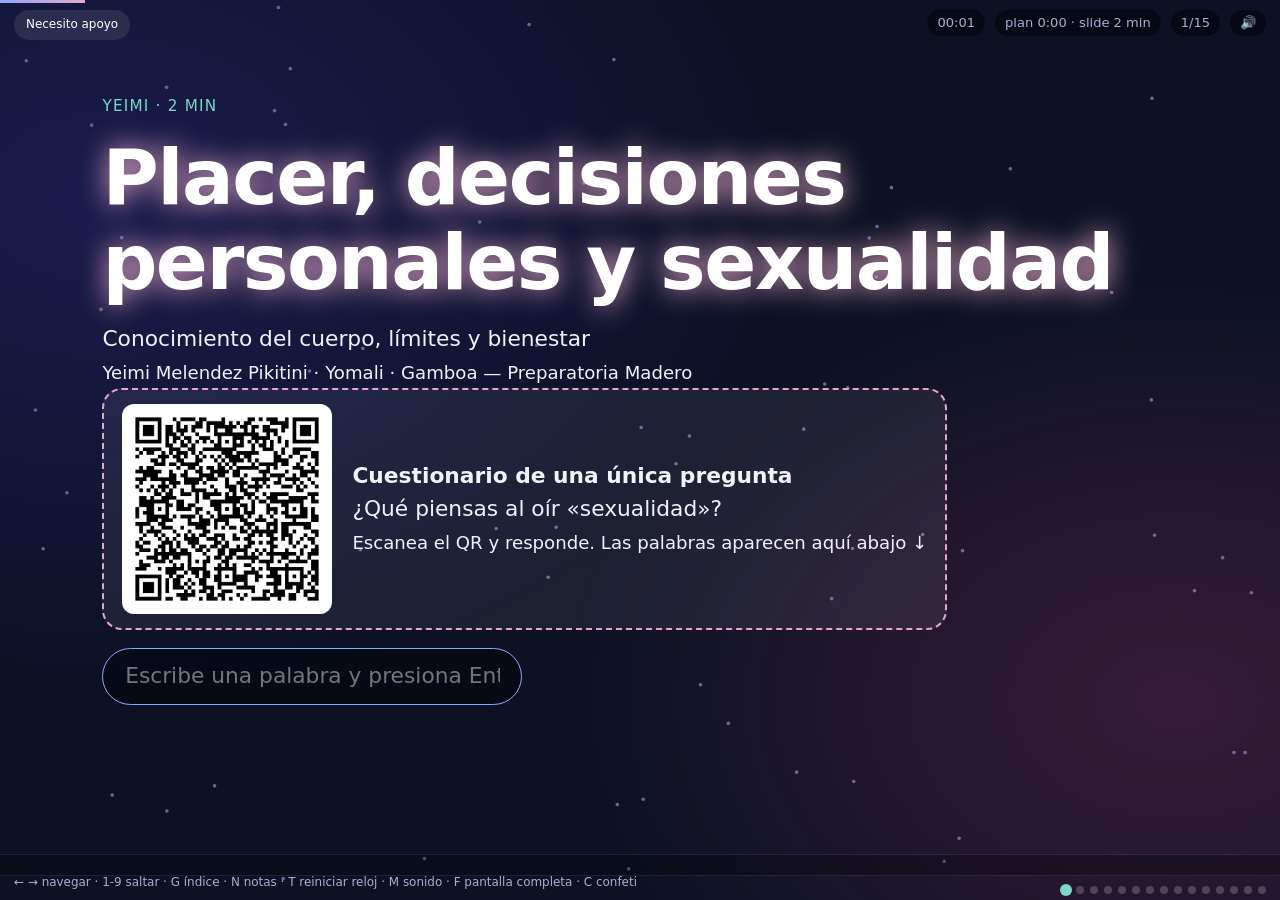
==== GamboaMeCaga/index.html @ def0bbf2 "Add files via upload" ====
<!doctype html>
<html lang="es"><head><meta charset="utf-8">
<meta name="viewport" content="width=device-width,initial-scale=1">
<title>Placer, decisiones personales y sexualidad</title>
<style>
:root{--bg:#0b0d24;--ink:#f1f1fa;--mut:#a9aed0;--a:#8b7bff;--b:#ff7ab8;--c:#4fd1c5;--card:rgba(255,255,255,.07)}
*{box-sizing:border-box;margin:0}html,body{height:100%;overflow:hidden;background:var(--bg);color:var(--ink);font:clamp(15px,1.7vw,22px)/1.5 system-ui,"Segoe UI",sans-serif}
#bg{position:fixed;inset:0;z-index:0}
.glow{position:fixed;inset:-20%;z-index:0;background:radial-gradient(40% 40% at 20% 30%,#4b3fd455,transparent),radial-gradient(35% 35% at 80% 70%,#ff4f9a40,transparent);animation:drift 18s ease-in-out infinite alternate}
@keyframes drift{to{transform:translate(4%,-3%) scale(1.1)}}
.slide{position:fixed;inset:0;z-index:1;display:none;flex-direction:column;justify-content:center;padding:6vh 8vw;gap:2vh;view-transition-name:slide}
.slide.on{display:flex}
h1,h2{font-weight:800;letter-spacing:-.02em;line-height:1.1}h1{font-size:clamp(34px,6vw,80px)}h2{font-size:clamp(26px,4vw,52px);background:linear-gradient(90deg,var(--a),var(--b));-webkit-background-clip:text;background-clip:text;color:transparent}
.w{display:inline-block;opacity:0;transform:translateY(.6em);animation:wd .6s forwards}@keyframes wd{to{opacity:1;transform:none}}
.who{color:var(--c);font-size:.7em;letter-spacing:.08em;text-transform:uppercase}
p,li{max-width:62ch;color:#dfe0f5}ul{padding-left:1.1em}
.q{font-size:1.25em;max-width:46ch;border-left:4px solid var(--b);padding-left:1em}
.grid{display:grid;grid-template-columns:repeat(auto-fit,minmax(200px,1fr));gap:16px}
.card{background:var(--card);border:1px solid #ffffff22;border-radius:18px;padding:18px;backdrop-filter:blur(8px);transition:transform .15s,box-shadow .3s;transform-style:preserve-3d;cursor:pointer;font:inherit;color:inherit;text-align:left}
.card:hover{box-shadow:0 18px 40px #0008}.card b{color:var(--a)}.card.act{outline:2px solid var(--b)}
.card .more{max-height:0;overflow:hidden;opacity:0;transition:.4s;color:var(--mut)}.card.act .more{max-height:200px;opacity:1;margin-top:.5em}
.bar{height:26px;border-radius:8px;background:linear-gradient(90deg,var(--a),var(--b));transition:width .5s;min-width:3px}
.row{display:flex;align-items:center;gap:10px;margin:6px 0}.row span{width:2.2em}
button.btn{background:var(--a);border:0;color:#fff;padding:.5em 1em;border-radius:999px;font:inherit;cursor:pointer}
.step{opacity:.25;transition:.4s}.step.lit{opacity:1;color:var(--c);transform:translateX(8px)}
#hud{position:fixed;z-index:5;right:14px;top:10px;display:flex;gap:10px;font-size:.6em;color:var(--mut)}
#hud span{background:#0007;border-radius:99px;padding:3px 10px}#hud .late{color:#ffb454}
#prog{position:fixed;z-index:5;left:0;top:0;height:3px;background:linear-gradient(90deg,var(--a),var(--b));transition:width .4s}
#notes{position:fixed;z-index:6;left:0;right:0;bottom:0;background:#05061aee;border-top:1px solid #fff3;padding:14px 8vw;font-size:.7em;transform:translateY(105%);transition:.35s;max-height:42vh;overflow:auto}
#notes.show{transform:none}
#grid{position:fixed;inset:0;z-index:7;background:#05061af0;display:none;grid-template-columns:repeat(auto-fill,minmax(200px,1fr));gap:12px;padding:5vh 5vw;overflow:auto;font-size:.7em}
#grid.show{display:grid}#grid button{background:var(--card);color:inherit;border:1px solid #fff3;border-radius:12px;padding:14px;cursor:pointer;font:inherit}
#help{font-size:.55em;color:var(--mut);position:fixed;bottom:8px;left:14px;z-index:5}
@media(prefers-reduced-motion:reduce){*{animation:none!important;transition:none!important}.w{opacity:1;transform:none}}
::view-transition-old(slide){animation:.4s ease both fo}::view-transition-new(slide){animation:.5s ease both fi}
@keyframes fo{to{opacity:0;transform:scale(.96)}}@keyframes fi{from{opacity:0;transform:scale(1.04)}}

@property --ang{syntax:"<angle>";initial-value:0deg;inherits:false}
.card{position:relative}.card::before{content:"";position:absolute;inset:0;border-radius:18px;padding:2px;background:conic-gradient(from var(--ang),var(--a),var(--b),var(--c),var(--a));-webkit-mask:linear-gradient(#000 0 0) content-box,linear-gradient(#000 0 0);-webkit-mask-composite:xor;mask-composite:exclude;pointer-events:none;animation:sp 4s linear infinite}
@keyframes sp{to{--ang:360deg}}
.slide.on .card{animation:rise .7s backwards}.card:nth-child(2){animation-delay:.12s}.card:nth-child(3){animation-delay:.24s}.card:nth-child(4){animation-delay:.36s}.card:nth-child(5){animation-delay:.48s}.card:nth-child(6){animation-delay:.6s}
@keyframes rise{from{opacity:0;transform:translateY(40px) rotate(-3deg) scale(.9)}}
h2,h1{background-size:200%;animation:shim 5s linear infinite}@keyframes shim{to{background-position:200%}}
h1{background:linear-gradient(90deg,#fff,var(--b),var(--a),#fff);background-size:200%;-webkit-background-clip:text;background-clip:text;color:transparent}
.emo{position:fixed;inset:0;z-index:0;pointer-events:none;overflow:hidden}.emo i{position:absolute;bottom:-10%;font-style:normal;opacity:.35;animation:fl linear infinite}
@keyframes fl{to{transform:translateY(-120vh) rotate(360deg)}}
.tick{position:fixed;z-index:4;left:0;right:0;bottom:24px;overflow:hidden;white-space:nowrap;font-size:.6em;color:#ffffff66;border-block:1px solid #ffffff18;background:#0004}
.tick span{display:inline-block;padding-left:100%;animation:mq 40s linear infinite}@keyframes mq{to{transform:translateX(-100%)}}
.qrbox{display:flex;align-items:center;gap:20px;background:#fff1;border:2px dashed var(--b);border-radius:20px;padding:14px 18px;width:fit-content;animation:pu 2.5s ease-in-out infinite}
.qrbox img{width:clamp(110px,18vw,210px);border-radius:12px;background:#fff;padding:6px}@keyframes pu{50%{box-shadow:0 0 40px var(--b)}}
.in{background:#0006;border:1px solid var(--a);color:#fff;border-radius:99px;padding:.5em 1em;font:inherit;width:min(420px,90%)}
.cl{display:flex;flex-wrap:wrap;gap:8px 18px;align-items:center;margin-top:10px;min-height:60px}.cl b{animation:bob 3s ease-in-out infinite alternate;font-weight:800}@keyframes bob{to{transform:translateY(-8px) rotate(3deg)}}
.gm{display:grid;gap:12px}#gq{font-size:1.4em;min-height:3em}#gt{width:100%;transition:width 10s linear}
.good{color:#6dffa8}.bad{color:#ff7a7a}.sc{display:flex;gap:18px;font-weight:700}

:root{--bg:#0c1224;--a:#8fa8ff;--b:#e7a8c8;--c:#7fd6c8}
.emo{display:none}.card::before{animation-duration:16s}h1,h2{animation-duration:16s}.glow{animation-duration:40s;opacity:.7}
@keyframes rise{from{opacity:0;transform:translateY(14px)}}
.br{width:90px;height:90px;border-radius:50%;background:radial-gradient(var(--c),transparent 70%);animation:brth 8s ease-in-out infinite;margin:10px 0}@keyframes brth{50%{transform:scale(1.8)}}
.qrbox{animation-duration:6s}

.slide{overflow:auto}.glow{filter:hue-rotate(var(--h,0deg));transition:filter 2s}
button:focus-visible,.in:focus-visible{outline:3px solid var(--c);outline-offset:2px}
.stats{display:flex;gap:34px;flex-wrap:wrap}.st{max-width:260px}.st b{display:block;font-size:clamp(44px,8vw,104px);line-height:1;background:linear-gradient(90deg,var(--a),var(--c));-webkit-background-clip:text;background-clip:text;color:transparent}.st span{color:var(--mut);font-size:.65em;line-height:1.3;display:block}
.rings{height:min(36vh,280px)}.rg{transform-box:fill-box;transform-origin:center;animation:pop .9s cubic-bezier(.2,1.4,.4,1) backwards}@keyframes pop{from{transform:scale(.2);opacity:0}}
.tlb{height:4px;border-radius:4px;background:linear-gradient(90deg,var(--a),var(--b),var(--c));transform-origin:left;animation:grow 2.5s ease both}@keyframes grow{from{transform:scaleX(0)}}
#dots{position:fixed;right:14px;bottom:6px;z-index:5;display:flex;gap:6px}#dots i{width:8px;height:8px;border-radius:50%;background:#fff3;cursor:pointer;transition:.3s}#dots i.on{background:var(--c);transform:scale(1.5)}
#sos{position:fixed;left:14px;top:10px;z-index:5;font-size:.55em;background:#ffffff18}
#sup{position:fixed;inset:0;z-index:9;background:#050816ee;display:none;align-items:center;justify-content:center;padding:6vw}#sup.show{display:flex}#sup div{max-width:560px;background:#141a35;border:1px solid var(--c);border-radius:20px;padding:26px}
.pl{display:flex;gap:8px;align-items:center;flex-wrap:wrap;font-size:.8em}.pl .pb{width:100%;display:flex;gap:6px;align-items:flex-end;height:50px}.pl .pb i{flex:1;background:linear-gradient(var(--a),var(--b));border-radius:6px 6px 0 0;transition:height .5s;min-height:3px}
@media(max-width:700px){.slide{padding:7vh 6vw}.qrbox{flex-direction:column}#hud{top:34px}}

h1,h2{background:none!important;color:var(--ink)!important;animation:none!important}
h2 .w{background:linear-gradient(90deg,var(--a),var(--b));-webkit-background-clip:text;background-clip:text;color:transparent}
h1 .w{color:#fff;text-shadow:0 0 28px var(--b)}

.slide{padding-bottom:84px}.rings{height:min(24vh,190px)}
.pl .pb{display:none}.pl.v .pb{display:flex}
</style></head><body>
<canvas id="bg"></canvas><div class="glow"></div><div class="emo"></div><div class="tick"><span>Tu cuerpo es tuyo ✦ Decidir es un derecho ✦ Pedir ayuda es cuidarte ✦ Puedes no participar y salir cuando lo necesites ✦ Aquí se escucha sin juzgar &nbsp; ✦ &nbsp;</span></div><div id="prog"></div>
<div id="hud"><span id="tm">00:00</span><span id="bd"></span><span id="ct"></span><span id="mt" style="cursor:pointer">🔊</span></div>
<main id="deck"></main>
<div id="dots"></div><button id="sos" class="btn">Necesito apoyo</button><div id="sup"><div><h2 style="font-size:1.6em">No estás solo/a</h2><p>Si este tema te afecta o vives una situación de presión o violencia, habla con orientación escolar o con un adulto de confianza.</p><p><b>México:</b> Línea de la Vida 800 911 2000 (apoyo emocional, 24 h) · Emergencias 911.</p><p><small>Agrega aquí los contactos de tu escuela y tu estado.</small></p><button class="btn" id="xs">Cerrar</button></div></div><div id="notes"></div><div id="grid"></div>
<div id="help">← → navegar · 1-9 saltar · G índice · N notas · T reiniciar reloj · M sonido · F pantalla completa · C confeti</div>
<script>
const $=(s,r=document)=>r.querySelector(s);
const S=[
{t:"Placer, decisiones personales y sexualidad",who:"Yeimi · 2 min",min:2,k:"cloud",x:"Conocimiento del cuerpo, límites y bienestar<br><small>Yeimi Melendez Pikitini · Yomali · Gamboa — Preparatoria Madero</small><div class='qrbox'><img src='qr.png' alt='Código QR del cuestionario'><div><b>Cuestionario de una única pregunta</b><br>¿Qué piensas al oír «sexualidad»?<br><small>Escanea el QR y responde. Las palabras aparecen aquí abajo ↓</small></div></div>",n:"Abrir nube de palabras 20 s. Guardar captura para comparar en la slide 12. Regla de convivencia: se puede dudar y discrepar; no se puede burlar ni juzgar."},
{t:"Acuerdos de cuidado",who:"Yeimi · 1 min",min:1,k:"cards",items:[["Respeto","Se critican ideas, nunca personas."],["Participación voluntaria","Nadie está obligado a hablar ni a votar."],["Puedes salir","Sin dar explicaciones, cuando lo necesites."],["Confidencialidad","Lo que se comparte aquí no se repite fuera."],["Apoyo","Orientación escolar o un adulto de confianza."]],x:"<p>Este tema puede tocar experiencias personales. Cuidarnos es parte de la actividad.</p>",n:"Leer los acuerdos con calma. No se piden experiencias personales; se puede pedir ayuda al terminar."},
{t:"¿Quién decide sobre tu cuerpo?",who:"Yeimi · 2 min",min:2,x:"<p class='q'>¿Hasta qué punto conocer nuestro cuerpo y aprender a poner límites influye en nuestra seguridad, autoestima y bienestar, y nos permite ejercer la autonomía con responsabilidad ante la presión social?</p>",n:"Desarmar la pregunta en tres ideas: conocimiento, límites, autonomía. Kant: darse uno mismo la ley. Nadie es autónomo sobre lo que desconoce. Mano alzada: ¿quién aprendió primero de un video o amigo?"},
{t:"Conceptos clave",who:"Yeimi y Yomali · 6 min",min:6,k:"wheel",n:"Placer: dimensión del bienestar según OMS, requiere consentimiento. Decisiones y privacidad: arts. 4 y 16 constitucionales. Autonomía sin responsabilidad es egoísmo; responsabilidad sin autonomía es obediencia. Yomali: mitos (virginidad, placer femenino, «los hombres no pueden parar») y regla de 3 preguntas: ¿quién lo dice?, ¿qué evidencia?, ¿qué gana?"},
{t:"Conversemos: ¿mito o realidad?",who:"Yomali · 4 min",min:4,k:"game",n:"Yomali lee cada afirmación y el grupo responde a mano alzada o con tarjetas; quien expone pulsa la respuesta mayoritaria. Sin puntos ni presión de tiempo: leer la explicación y dar espacio a las dudas. Tras cada respuesta, leer la explicación en voz alta."},
{t:"¿Por qué importa?",who:"Yeimi · 3 min",min:3,pulse:"¿Qué tan seguro/a te sientes de poder decir no? (1 = nada, 5 = totalmente)",k:"cards",items:[["Vida cotidiana","Menos ansiedad ante los cambios, autoimagen sana."],["Relaciones","Comunicación asertiva y consentimiento entusiasta."],["Sociedad","Menos violencia, embarazos no planeados e ITS."],["Derechos","Autonomía corporal, privacidad, información."]],x:"<svg class='rings' viewBox='0 0 300 300'><g fill='none' stroke-width='2'><circle class='rg' cx='150' cy='150' r='140' fill='#8fa8ff22' stroke='#8fa8ff' style='animation-delay:.9s'/><circle class='rg' cx='150' cy='150' r='105' fill='#e7a8c822' stroke='#e7a8c8' style='animation-delay:.6s'/><circle class='rg' cx='150' cy='150' r='70' fill='#7fd6c822' stroke='#7fd6c8' style='animation-delay:.3s'/><circle class='rg' cx='150' cy='150' r='35' fill='#ffffff33' stroke='#fff'/></g><g fill='#fff' font-size='13' text-anchor='middle'><text x='150' y='28'>Derechos</text><text x='150' y='63'>Sociedad</text><text x='150' y='98'>Relaciones</text><text x='150' y='154'>Yo</text></g></svg><p class='q'>Lo íntimo también es político.</p>",n:"Cuatro círculos de lo cercano a lo amplio. Escala 1-5: ¿qué tan seguro/a te sientes de decir no? Comentar tendencia sin señalar a nadie."},
{t:"¿Qué dice la evidencia?",who:"Yomali · 4 min",min:4,x:"<div class='stats'><div class='st'><b data-n='45' data-s='%'>0</b><span>de mujeres en 57 países no decide libremente sobre su salud (UNFPA, 2021)</span></div><div class='st'><b data-n='5' data-s='×'>0</b><span>más eficaces los programas que abordan género y poder (Haberland, 2015)</span></div><div class='st'><b>0</b><span>programas integrales que adelantaron el inicio sexual (Kirby, 2007)</span></div></div>",k:"cards",items:[["UNESCO + OMS y otros (2018)","Revisión de programas: la educación sexual integral no adelanta el inicio sexual y mejora el uso de protección."],["Kirby (2007) y Haberland (2015)","Programas con enfoque de género y poder: 5 veces más eficaces."],["UNFPA (2021)","≈45% de mujeres en 57 países no decide libremente sobre su salud y sexualidad."]],n:"Método → hallazgo → por qué importa hoy. Verificar cifras con los originales antes de exponer. Cierre: la información protege, el silencio expone, la desigualdad condiciona."},
{t:"Problema y situación social",who:"Yomali · 3 min",min:3,k:"cards",items:[["Estereotipos","Guiones rígidos de masculinidad y feminidad."],["Discriminación","Hostigamiento a la diversidad sexo-genérica."],["Presión social","«Si me quisieras lo harías».","Disfrazada de broma, amor o curiosidad."],["Desigualdad","Asimetrías de edad, dinero, género."],["Falta de información","La pornografía comercial llena el vacío."],["Mitos","El amor exige pruebas; el cuerpo no es propiedad."]],x:"<p class='q'>No es un problema de individuos: es un problema de sistema.</p>",n:"Los seis factores se retroalimentan. Encuesta anónima: ¿qué presión has visto más cerca?"},
{t:"Análisis crítico",who:"Yomali · Yeimi · Gamboa · 3 min",min:3,k:"cards",items:[["1 · Problema raíz","Tabuización y vacío educativo: el silencio no protege, expone."],["2 · Factores","Socioculturales (machismo), psicológicos (culpa), institucionales (sin ESI)."],["3 · Qué hacer","Educación integral laica y basada en evidencia; diálogo sin juicios; servicios amigables."]],n:"Un minuto por pregunta. Padlet: «Una acción concreta para nuestra escuela», 1 minuto."},
{t:"Prevención y alternativas",who:"Gamboa · 3 min",min:3,k:"ladder",n:"Consentimiento dinámico: libre, informado, entusiasta, específico, reversible. Frases: «No me siento listo/a», «Me gustaría ir más despacio», «Gracias por preguntar, hoy no». Redes de apoyo confidenciales y Ley Olimpia. Mostrar QR del directorio de ayuda."},
{t:"Reflexión profunda",who:"Yeimi · 2 min",min:2,x:"<p class='q'>Si el placer y la sexualidad son dimensiones naturales del ser humano, ¿por qué la sociedad insiste en gestionarlos desde el miedo, la culpa y el silencio, y no desde la responsabilidad, el conocimiento y el respeto a la dignidad?</p><p>Pausa de 10 segundos. Silencio. Respira.</p><div class='br'></div>",n:"No juzgar a familias ni maestros: lo aprendido fue una herencia, no una verdad absoluta. La pregunta es qué hago yo con lo que recibí."},
{t:"Trascendencia futura",who:"Gamboa · 2 min",min:2,x:"<div class='tlb'></div>",pulse:"¿Qué tan importante es saber poner límites para tu proyecto de vida? (1-5)",k:"cards",items:[["Hoy 15-18","Autoconocimiento"],["Universidad / trabajo","Límites claros"],["Pareja y familia","Relaciones igualitarias"],["Ciudadanía","Participación y derechos"]],n:"El bienestar sexual es parte del proyecto de vida. Escala Slido 1-5 sobre importancia de poner límites; puente a la actividad."},
{t:"El dilema de Sofía y Carlos",who:"Gamboa · 11 min",min:11,k:"vote",x:"<p>Sofía (16) y Carlos (17) llevan 4 meses. Carlos dice que «si de verdad lo ama, debe demostrarlo» y esa noche le pide una foto íntima «como prueba de confianza». Sofía duda y teme que él la deje o la ridiculice.</p>",n:"0:00 caso · 1:30 voto inicial · 3:00 preguntas guía: presión, mito romántico, frases asertivas, foto íntima y Ley Olimpia · 6:00 plenaria · 9:00 voto final · 10:00 cierre. Si alguien comparte violencia: escuchar, no exponer, canalizar a orientación."},
{t:"Conclusión",who:"Gamboa · 2 min",min:2,k:"close",x:"<div class='grid'><div class='card'><b>1</b><br>El placer y la sexualidad son dimensiones legítimas del bienestar integral.</div><div class='card'><b>2</b><br>La autonomía y el consentimiento son innegociables.</div><div class='card'><b>3</b><br>La información científica es protección.</div></div><p class='q'>¿Qué debería cambiar en mi manera de pensar y de actuar después de conocer este tema?</p>",n:"Repetir la nube de palabras de la slide 1 y comparar. Yomali: educar no adelanta nada. Yeimi: nadie es libre de elegir lo que ignora."},
{t:"Fuentes",who:"Equipo · 1 min",min:1,x:"<ul style='font-size:.7em'><li>UNESCO et al. (2018). Orientaciones técnicas internacionales sobre educación en sexualidad.</li><li>UNFPA (2021). Estado de la población mundial: Mi cuerpo me pertenece.</li><li>OMS (2006). Defining sexual health.</li><li>Kirby, D. (2007). Emerging Answers 2007.</li><li>Haberland, N. (2015). Int. Perspectives on Sexual and Reproductive Health, 41(1).</li><li>WAS (2014). Declaración de los Derechos Sexuales.</li><li>CPEUM arts. 4 y 16; LGDNNA. INEGI/ENADID (verificar título).</li></ul>",n:"Gracias. Atender preguntas."}
];
const WHEEL=[["Placer","Dimensión del bienestar físico, emocional y social."],["Decisiones","Elecciones sobre mi cuerpo y proyecto de vida."],["Privacidad","Mi intimidad no se invade ni se exhibe."],["Autonomía","Decidir con información y sin coerción."],["Responsabilidad","Cuidar mi salud y la de la otra persona."],["Mitos","Creencias sin evidencia que limitan derechos."],["Información","Educación basada en evidencia."]];
const LAD=["Libre","Informado","Entusiasta","Específico","Reversible"];
const OPT=["A) Decir que sí para no perder la relación","B) Decir que no y mantener el límite","C) Pedir tiempo y hablar con Carlos","D) Pedir ayuda a un adulto de confianza"];
let cur=0,t0=Date.now(),muted=false,AC,amb;const votes={ini:[0,0,0,0],fin:[0,0,0,0]};let phase="ini";
/* audio sintetizado (sin archivos) */
function ac(){return AC||(AC=new(window.AudioContext||window.webkitAudioContext)())}
function tone(f,d=.25,ty="sine",v=.08,at=0){if(muted)return;const c=ac(),o=c.createOscillator(),g=c.createGain();o.type=ty;o.frequency.value=f;g.gain.setValueAtTime(v,c.currentTime+at);g.gain.exponentialRampToValueAtTime(.0001,c.currentTime+at+d);o.connect(g).connect(c.destination);o.start(c.currentTime+at);o.stop(c.currentTime+at+d)}
function whoosh(){if(muted)return;const c=ac(),b=c.createBuffer(1,c.sampleRate*.4,c.sampleRate),d=b.getChannelData(0);for(let i=0;i<d.length;i++)d[i]=(Math.random()*2-1)*(1-i/d.length);const s=c.createBufferSource(),f=c.createBiquadFilter(),g=c.createGain();s.buffer=b;f.type="bandpass";f.frequency.setValueAtTime(400,c.currentTime);f.frequency.exponentialRampToValueAtTime(3000,c.currentTime+.35);g.gain.value=.02;s.connect(f).connect(g).connect(c.destination);s.start()}
const chime=()=>[392,494,587].forEach((f,i)=>tone(f,.9,"sine",.04,i*.18));
function ambient(){if(amb||muted)return;const c=ac();amb=[110,165,220].map((f,i)=>{const o=c.createOscillator(),g=c.createGain();o.frequency.value=f;o.type="sine";g.gain.value=.012;o.connect(g).connect(c.destination);o.start();return o})}
function setMute(m){muted=m;$("#mt").textContent=m?"🔇":"🔊";if(m&&amb){amb.forEach(o=>o.stop());amb=null}else if(!m)ambient()}
/* render */
const deck=$("#deck");
S.forEach((s,i)=>{const e=document.createElement("section");e.className="slide";let h=`<div class="who">${s.who}</div><${i?"h2":"h1"}>${s.t.split(" ").map((w,j)=>`<span class="w" style="animation-delay:${j*.07}s">${w}</span>`).join(" ")}</${i?"h2":"h1"}>`;
if(s.x)h+=`<div>${s.x}</div>`;if(s.pulse)h+=pulseUI(i,s.pulse);
if(s.k=="cards")h+=`<div class="grid">${s.items.map(c=>`<button class="card"><b>${c[0]}</b><div>${c[1]}</div>${c[2]?`<div class="more">${c[2]}</div>`:""}</button>`).join("")}</div>`;
if(s.k=="wheel")h+=`<div class="grid">${WHEEL.map(c=>`<button class="card"><b>${c[0]}</b><div class="more">${c[1]}</div></button>`).join("")}</div><p class="q">Autonomía sin responsabilidad es egoísmo; responsabilidad sin autonomía es obediencia.</p>`;
if(s.k=="ladder")h+=`<p>Haz clic en cada peldaño: el consentimiento es un proceso, no una firma.</p><div id="lad">${LAD.map(c=>`<div class="card step">${c}</div>`).join("")}</div>`;
if(s.k=="vote")h+=`<div><button class="btn" id="ph">Fase: voto inicial (clic para cambiar)</button> <button class="btn" id="cd" style="background:var(--b)">⏱ Reflexión: 3:00</button> <small>Toca una opción por cada voto.</small><div id="opts">${OPT.map((o,j)=>`<div class="row"><button class="card" data-o="${j}" style="flex:0 0 55%">${o}</button><div class="bar" id="b${j}" style="width:3px"></div><span id="n${j}">0</span></div>`).join("")}</div></div>`;
if(s.k=="cloud")h+=cloudUI(0,"Escribe una palabra y presiona Enter");if(s.k=="game")h+=`<div class="gm"><div class="sc"><span id="s0"></span><span id="sk"></span></div><div id="gq" class="q"></div><div><button class="btn" data-g="0">Mito</button> <button class="btn" data-g="1">Realidad</button> <button class="btn" data-g="r" style="background:#555">↺</button></div><div id="gf"></div></div>`;if(s.k=="close")h+=cloudUI(1,"Una palabra nueva y Enter")+`<small>Antes:</small><div class="cl" data-c="0"></div>`+`<button class="btn" onclick="confetti()" style="align-self:flex-start">Cierre en calma</button>`;
e.innerHTML=h;deck.appendChild(e)});
const sl=[...document.querySelectorAll(".slide")];
function go(i,snd=true){i=Math.max(0,Math.min(S.length-1,i));const f=()=>{sl[cur].classList.remove("on");cur=i;sl[cur].classList.add("on");sl[cur].querySelectorAll(".w").forEach(w=>{w.style.animation="none";void w.offsetWidth;w.style.animation=""});upd();countUp();document.documentElement.style.setProperty("--h",cur*14+"deg");if(S[cur].k=="game")gInit();renderCloud()};
document.startViewTransition?document.startViewTransition(f):f();if(snd)whoosh();ambient();if(i==S.length-2||S[i].k=="close")setTimeout(confetti,600)}
function upd(){$("#prog").style.width=(cur+1)/S.length*100+"%";$("#ct").textContent=`${cur+1}/${S.length}`;$("#notes").innerHTML=`<b>${S[cur].t}</b> — ${S[cur].who}<br>${S[cur].n}<br><small>Siguiente: ${S[cur+1]?S[cur+1].t:"—"}</small>`;
const plan=S.slice(0,cur).reduce((a,s)=>a+s.min,0);$("#bd").textContent=`plan ${plan}:00 · slide ${S[cur].min} min`}
setInterval(()=>{const s=Math.floor((Date.now()-t0)/1000),plan=S.slice(0,cur+1).reduce((a,s)=>a+s.min,0)*60;$("#tm").textContent=String(s/60|0).padStart(2,"0")+":"+String(s%60).padStart(2,"0");$("#tm").className=s>plan+60?"late":"";if(s==plan+60)tone(330,.8,"sine",.03)},1000);
/* interacciones */
document.addEventListener("click",e=>{const c=e.target.closest(".card");if(c&&!c.dataset.o&&!c.classList.contains("step")){c.classList.toggle("act");tone(660,.15,"triangle")}
if(c&&c.classList.contains("step")){c.classList.add("lit");tone(440+120*[...c.parentNode.children].indexOf(c),.3,"triangle");if(!$$(".step:not(.lit)").length){chime();confetti()}}
if(c&&c.dataset.o!==undefined){votes[phase][c.dataset.o]++;tone(520,.1);draw()}
if(e.target.id=="ph"){phase=phase=="ini"?"fin":"ini";e.target.textContent=phase=="ini"?"Fase: voto inicial (clic para cambiar)":"Fase: voto FINAL (clic para cambiar)";draw();if(phase=="fin")chime()}
if(e.target.id=="mt")setMute(!muted)});
const $$=s=>[...document.querySelectorAll(s)];
function draw(){const v=votes[phase],m=Math.max(1,...v);v.forEach((n,j)=>{$("#b"+j).style.width=Math.max(3,n/m*35)+"vw";$("#n"+j).textContent=n})}
/* tilt 3D */
document.addEventListener("mousemove",e=>{const c=e.target.closest&&e.target.closest(".card");if(c){const r=c.getBoundingClientRect(),x=(e.clientX-r.left)/r.width-.5,y=(e.clientY-r.top)/r.height-.5;c.style.transform=`perspective(600px) rotateY(${x*12}deg) rotateX(${-y*12}deg)`}});
document.addEventListener("mouseout",e=>{const c=e.target.closest&&e.target.closest(".card");if(c)c.style.transform=""});
/* teclado */
document.addEventListener("keydown",e=>{if(e.target.tagName=="INPUT")return;const k=e.key.toLowerCase();if(["arrowright"," ","pagedown"].includes(k))go(cur+1);else if(["arrowleft","pageup"].includes(k))go(cur-1);else if(k=="home")go(0);else if(k=="end")go(S.length-1);else if(/^[1-9]$/.test(k))go(+k-1);
else if(k=="n")$("#notes").classList.toggle("show");else if(k=="g"||k=="escape")$("#grid").classList.toggle("show",k=="g"&&!$("#grid").classList.contains("show"));
else if(k=="t")t0=Date.now();else if(k=="m")setMute(!muted);else if(k=="c")confetti();else if(k=="f")document.fullscreenElement?document.exitFullscreen():document.documentElement.requestFullscreen()});
$("#grid").innerHTML=S.map((s,i)=>`<button data-i="${i}">${i+1}. ${s.t}<br><small>${s.who}</small></button>`).join("");
$("#grid").onclick=e=>{const b=e.target.closest("button");if(b){$("#grid").classList.remove("show");go(+b.dataset.i)}};
let x0;document.addEventListener("touchstart",e=>x0=e.touches[0].clientX);document.addEventListener("touchend",e=>{const d=e.changedTouches[0].clientX-x0;if(Math.abs(d)>60)go(cur+(d<0?1:-1))});
/* partículas + confeti */
const cv=$("#bg"),cx=cv.getContext("2d");let W,H,P=[],M={x:-1e3,y:-1e3},CF=[];
function rs(){W=cv.width=innerWidth;H=cv.height=innerHeight}rs();addEventListener("resize",rs);
for(let i=0;i<70;i++)P.push({x:Math.random()*W,y:Math.random()*H,vx:Math.random()-.5,vy:Math.random()-.5});
addEventListener("mousemove",e=>{M.x=e.clientX;M.y=e.clientY;for(let i=0;i<2;i++)CF.push({x:e.clientX,y:e.clientY,vx:(Math.random()-.5)*2,vy:(Math.random()-.5)*2-1,c:`hsla(${200+Date.now()/40%80},60%,80%,.6)`,l:28})});
function confetti(){tone(392,1.2,"sine",.04);tone(587,1.6,"sine",.03,.3);for(let i=0;i<60;i++)CF.push({x:Math.random()*W,y:H+10,vx:(Math.random()-.5)*.6,vy:-Math.random()*2-.6,c:`hsla(${190+Math.random()*80},70%,80%,.7)`,l:260,g:1})}
(function loop(){cx.clearRect(0,0,W,H);const rm=matchMedia("(prefers-reduced-motion:reduce)").matches;
P.forEach(p=>{if(!rm){const dx=M.x-p.x,dy=M.y-p.y,d=Math.hypot(dx,dy);if(d<160){p.vx+=dx/d*.02;p.vy+=dy/d*.02}p.x=(p.x+p.vx+W)%W;p.y=(p.y+p.vy+H)%H;p.vx*=.99;p.vy*=.99}cx.fillStyle="#b9b2ff88";cx.beginPath();cx.arc(p.x,p.y,1.8,0,7);cx.fill()});
CF=CF.filter(c=>c.l-->0);CF.forEach(c=>{c.x+=c.vx;c.y+=c.vy;c.vy+=c.g?-.002:.4;cx.fillStyle=c.c;cx.fillRect(c.x,c.y,6,9)});requestAnimationFrame(loop)})();

/* nube de palabras, juego y cuenta regresiva */
const WORDS=[[],[]];
function cloudUI(n,ph){return `<div><input class="in" data-c="${n}" placeholder="${ph}"><div class="cl" data-c="${n}" aria-live="polite"></div></div>`}
function renderCloud(){document.querySelectorAll(".cl").forEach(el=>{const c=+el.dataset.c,m={};WORDS[c].forEach(w=>m[w]=(m[w]||0)+1);el.innerHTML=Object.entries(m).map(([w,n],i)=>`<b style="font-size:${1+n*.5}em;color:hsl(${(w.length*47+i*60)%360},90%,70%);animation-delay:${i*.2}s">${w.replace(/</g,"&lt;")}</b>`).join("")})}
document.addEventListener("keydown",e=>{if(e.target.classList.contains("in")&&e.key=="Enter"&&e.target.value.trim()){WORDS[+e.target.dataset.c].push(e.target.value.trim().toLowerCase().slice(0,24));try{localStorage.pls=JSON.stringify(WORDS)}catch(x){}e.target.value="";tone(700+Math.random()*400,.2,"triangle");renderCloud();if(WORDS[1].length==3)confetti()}});
document.addEventListener("keydown",e=>{if(e.target.classList.contains("in")&&e.key=="Delete"&&!e.target.value){WORDS[+e.target.dataset.c].pop();try{localStorage.pls=JSON.stringify(WORDS)}catch(x){}renderCloud()}});
try{const w=JSON.parse(localStorage.pls);WORDS[0]=w[0]||[];WORDS[1]=w[1]||[]}catch(e){}
const MY=[["La virginidad define el valor de una persona",0,"Mito: el valor de alguien no depende de su historia sexual."],["El placer es parte de la salud sexual",1,"Realidad: la OMS lo incluye en el bienestar sexual."],["Hablar de educación sexual adelanta el inicio sexual",0,"Mito: la evidencia muestra que no lo adelanta y mejora la protección."],["Un «sí» puede retirarse en cualquier momento",1,"Realidad: el consentimiento es reversible."],["Si no dijo «no», entonces aceptó",0,"Mito: se necesita un sí libre y entusiasta."],["Los hombres no pueden parar",0,"Mito: el autocontrol y el respeto no dependen del género."],["La pornografía comercial es educación sexual",0,"Mito: es ficción producida para vender."],["Pedir ayuda confidencial es autocuidado",1,"Realidad: es una decisión responsable."]];
let G={i:0,s:[0,0],k:0,tm:null,on:false};
function gInit(){G={i:0,s:[0,0],k:0,tm:null,on:true};gShow()}
function gShow(){clearTimeout(G.tm);const q=MY[G.i];if(!q){const w="Puntaje final del grupo: "+G.s[0]+" puntos";$("#gq").textContent="Gracias por cuestionar lo aprendido.";$("#gf").textContent="Pulsa ↺ para jugar otra vez";confetti();return}
$("#gq").textContent=`Afirmación ${G.i+1} de ${MY.length}: «${q[0]}»`;$("#gf").textContent="";$("#s0").textContent="Sin puntos ni competencia: lo importante es conversar.";
}
function gAns(v){if(!G.on)return;const q=MY[G.i];clearTimeout(G.tm);const ok=v==q[1];if(ok){G.s[0]+=10+G.k*2;G.k++;tone(660,.15,"triangle");tone(990,.2,"triangle",.07,.12)}else{G.k=0;tone(330,.5,"sine",.04)}
$("#gf").innerHTML=`<span class="${ok?"good":"bad"}">${ok?"Coincide con la evidencia.":"Revisémoslo juntos."}</span> ${q[2]}`;$("#s0").textContent="Sin puntos ni competencia: lo importante es conversar.";G.i++;setTimeout(gShow,7000)}
document.addEventListener("click",e=>{const g=e.target.dataset&&e.target.dataset.g;if(g==="r")gInit();else if(g!==undefined&&g!=="")gAns(+g);
if(e.target.id=="cd"){let t=180;const b=e.target,iv=setInterval(()=>{t--;b.textContent="⏱ "+(t/60|0)+":"+String(t%60).padStart(2,"0");if(t<=10)tone(660,.15,"sine",.03);if(t<=0){clearInterval(iv);chime();confetti();b.textContent="⏱ Gracias. Compartamos en voz alta, quien lo desee"}},1000)}});
const EM=document.querySelector(".emo");"🔒💬🧠❤️🛡️✨🌈🗣️".split(/(?:)/u).filter(x=>x.trim()).forEach((x,i)=>{for(let j=0;j<2;j++){const s=document.createElement("i");s.textContent=x;s.style.cssText=`left:${(i*13+j*47)%95}%;font-size:${20+(i*7)%30}px;animation-duration:${18+(i*5+j*9)%20}s;animation-delay:-${(i*3+j*7)%20}s`;EM.appendChild(s)}});

function countUp(){document.querySelectorAll(".slide.on [data-n]").forEach(el=>{const n=+el.dataset.n,t0=performance.now();(function f(t){const p=Math.min(1,(t-t0)/1600);el.textContent=Math.round(n*(1-Math.pow(1-p,3)))+(el.dataset.s||"");if(p<1)requestAnimationFrame(f)})(t0)})}
function pulseUI(id,q){(window.PUL=window.PUL||{})[id]=[0,0,0,0,0];return `<div class="pl" data-p="${id}"><b>${q}</b>${[1,2,3,4,5].map(n=>`<button class="btn" data-pv="${n}">${n}</button>`).join("")}<div class="pb">${"<i></i>".repeat(5)}</div></div>`}
document.addEventListener("click",e=>{const v=e.target.dataset&&e.target.dataset.pv;if(v){const p=e.target.closest(".pl"),a=window.PUL[p.dataset.p];p.classList.add("v");a[v-1]++;const m=Math.max(...a);p.querySelectorAll(".pb i").forEach((b,i)=>b.style.height=Math.max(3,a[i]/m*100)+"%");tone(440+v*60,.25,"sine",.04)}
if(e.target.id=="sos")$("#sup").classList.add("show");if(e.target.id=="xs"||e.target.id=="sup")$("#sup").classList.remove("show")});
addEventListener("keydown",e=>{if(e.key=="Escape")$("#sup").classList.remove("show")});
$("#dots").innerHTML=S.map((s,i)=>`<i data-d="${i}" title="${s.t}"></i>`).join("");$("#dots").onclick=e=>{if(e.target.dataset.d)go(+e.target.dataset.d)};
const _u=upd;upd=function(){_u();document.querySelectorAll("#dots i").forEach((d,i)=>d.classList.toggle("on",i==cur))};
go(0,false);
</script></body></html>
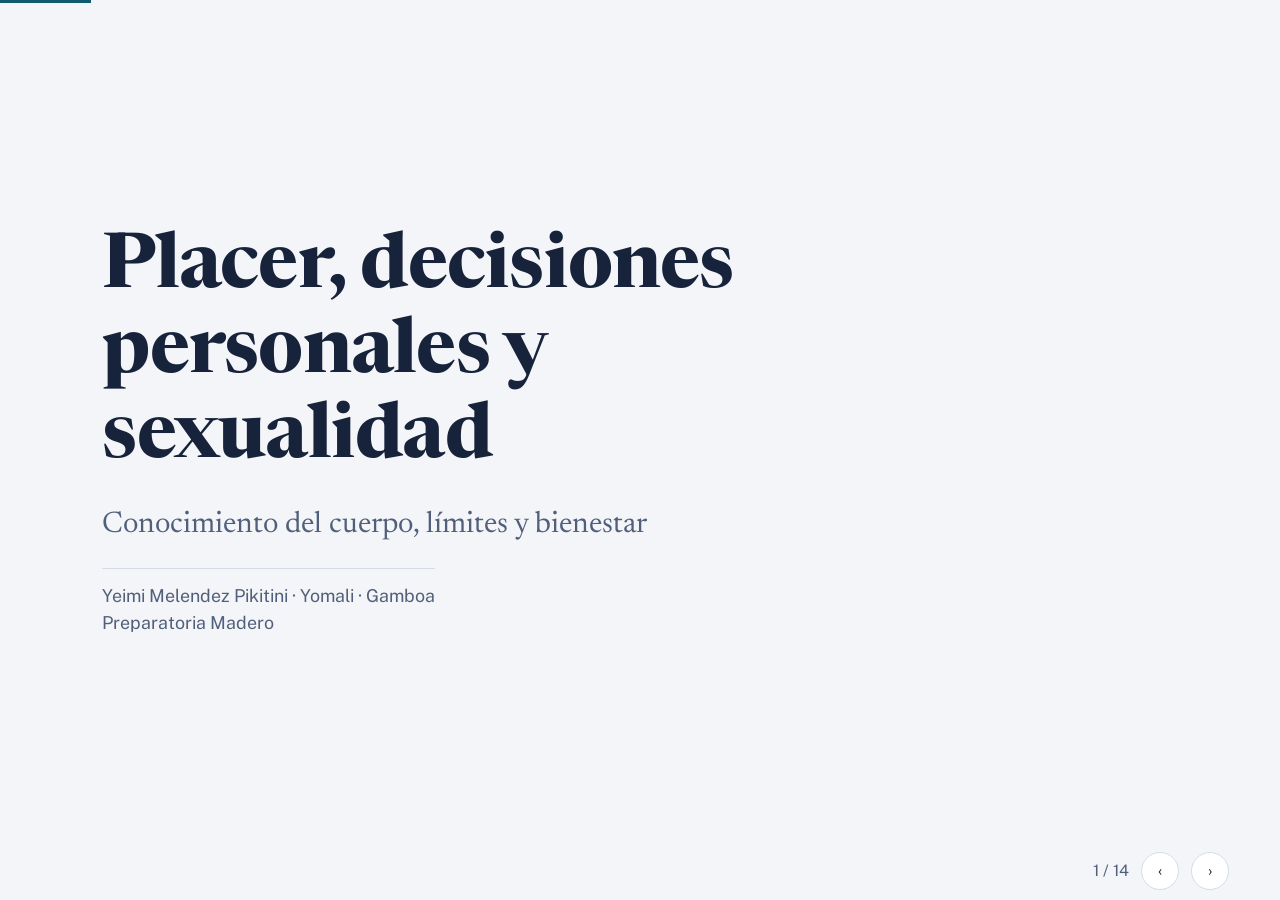
==== commit 42a54310: "Actualizar index.html" ====
--- a/GamboaMeCaga/index.html
+++ b/GamboaMeCaga/index.html
@@ -1,186 +1,179 @@
 <!doctype html>
 <html lang="es"><head><meta charset="utf-8">
-<meta name="viewport" content="width=device-width,initial-scale=1">
+<meta name="viewport" content="width=device-width, initial-scale=1, viewport-fit=cover">
 <title>Placer, decisiones personales y sexualidad</title>
+<link rel="preconnect" href="https://fonts.googleapis.com"><link rel="preconnect" href="https://fonts.gstatic.com" crossorigin>
+<link href="https://fonts.googleapis.com/css2?family=Newsreader:opsz,wght@6..72,500;6..72,700&family=Public+Sans:wght@400;500;600&display=swap" rel="stylesheet">
 <style>
-:root{--bg:#0b0d24;--ink:#f1f1fa;--mut:#a9aed0;--a:#8b7bff;--b:#ff7ab8;--c:#4fd1c5;--card:rgba(255,255,255,.07)}
-*{box-sizing:border-box;margin:0}html,body{height:100%;overflow:hidden;background:var(--bg);color:var(--ink);font:clamp(15px,1.7vw,22px)/1.5 system-ui,"Segoe UI",sans-serif}
-#bg{position:fixed;inset:0;z-index:0}
-.glow{position:fixed;inset:-20%;z-index:0;background:radial-gradient(40% 40% at 20% 30%,#4b3fd455,transparent),radial-gradient(35% 35% at 80% 70%,#ff4f9a40,transparent);animation:drift 18s ease-in-out infinite alternate}
-@keyframes drift{to{transform:translate(4%,-3%) scale(1.1)}}
-.slide{position:fixed;inset:0;z-index:1;display:none;flex-direction:column;justify-content:center;padding:6vh 8vw;gap:2vh;view-transition-name:slide}
-.slide.on{display:flex}
-h1,h2{font-weight:800;letter-spacing:-.02em;line-height:1.1}h1{font-size:clamp(34px,6vw,80px)}h2{font-size:clamp(26px,4vw,52px);background:linear-gradient(90deg,var(--a),var(--b));-webkit-background-clip:text;background-clip:text;color:transparent}
-.w{display:inline-block;opacity:0;transform:translateY(.6em);animation:wd .6s forwards}@keyframes wd{to{opacity:1;transform:none}}
-.who{color:var(--c);font-size:.7em;letter-spacing:.08em;text-transform:uppercase}
-p,li{max-width:62ch;color:#dfe0f5}ul{padding-left:1.1em}
-.q{font-size:1.25em;max-width:46ch;border-left:4px solid var(--b);padding-left:1em}
-.grid{display:grid;grid-template-columns:repeat(auto-fit,minmax(200px,1fr));gap:16px}
-.card{background:var(--card);border:1px solid #ffffff22;border-radius:18px;padding:18px;backdrop-filter:blur(8px);transition:transform .15s,box-shadow .3s;transform-style:preserve-3d;cursor:pointer;font:inherit;color:inherit;text-align:left}
-.card:hover{box-shadow:0 18px 40px #0008}.card b{color:var(--a)}.card.act{outline:2px solid var(--b)}
-.card .more{max-height:0;overflow:hidden;opacity:0;transition:.4s;color:var(--mut)}.card.act .more{max-height:200px;opacity:1;margin-top:.5em}
-.bar{height:26px;border-radius:8px;background:linear-gradient(90deg,var(--a),var(--b));transition:width .5s;min-width:3px}
-.row{display:flex;align-items:center;gap:10px;margin:6px 0}.row span{width:2.2em}
-button.btn{background:var(--a);border:0;color:#fff;padding:.5em 1em;border-radius:999px;font:inherit;cursor:pointer}
-.step{opacity:.25;transition:.4s}.step.lit{opacity:1;color:var(--c);transform:translateX(8px)}
-#hud{position:fixed;z-index:5;right:14px;top:10px;display:flex;gap:10px;font-size:.6em;color:var(--mut)}
-#hud span{background:#0007;border-radius:99px;padding:3px 10px}#hud .late{color:#ffb454}
-#prog{position:fixed;z-index:5;left:0;top:0;height:3px;background:linear-gradient(90deg,var(--a),var(--b));transition:width .4s}
-#notes{position:fixed;z-index:6;left:0;right:0;bottom:0;background:#05061aee;border-top:1px solid #fff3;padding:14px 8vw;font-size:.7em;transform:translateY(105%);transition:.35s;max-height:42vh;overflow:auto}
-#notes.show{transform:none}
-#grid{position:fixed;inset:0;z-index:7;background:#05061af0;display:none;grid-template-columns:repeat(auto-fill,minmax(200px,1fr));gap:12px;padding:5vh 5vw;overflow:auto;font-size:.7em}
-#grid.show{display:grid}#grid button{background:var(--card);color:inherit;border:1px solid #fff3;border-radius:12px;padding:14px;cursor:pointer;font:inherit}
-#help{font-size:.55em;color:var(--mut);position:fixed;bottom:8px;left:14px;z-index:5}
-@media(prefers-reduced-motion:reduce){*{animation:none!important;transition:none!important}.w{opacity:1;transform:none}}
-::view-transition-old(slide){animation:.4s ease both fo}::view-transition-new(slide){animation:.5s ease both fi}
-@keyframes fo{to{opacity:0;transform:scale(.96)}}@keyframes fi{from{opacity:0;transform:scale(1.04)}}
+:root{--bg:#f3f5f8;--sf:#fff;--ink:#17223b;--mut:#51607a;--ac:#0f5c6e;--pl:#7a3b69;--ln:#d5dbe5;
+--serif:"Newsreader",Georgia,"Times New Roman",serif;--sans:"Public Sans",system-ui,"Segoe UI",Arial,sans-serif;
+box-sizing:border-box;padding-top:env(safe-area-inset-top,0px);padding-bottom:env(safe-area-inset-bottom,0px)}
+@media(prefers-color-scheme:dark){:root:not([data-theme="light"]){--bg:#0f1626;--sf:#17213a;--ink:#e9edf5;--mut:#a3b0c7;--ac:#7cc9d6;--pl:#d3a0c4;--ln:#2b3a58}}
+:root[data-theme="dark"]{--bg:#0f1626;--sf:#17213a;--ink:#e9edf5;--mut:#a3b0c7;--ac:#7cc9d6;--pl:#d3a0c4;--ln:#2b3a58}
+*{box-sizing:border-box;margin:0}
+html{scroll-padding-top:env(safe-area-inset-top,0px)}
+html,body{height:100%;overflow:hidden;background:var(--bg);color:var(--ink);font:400 clamp(15px,1.55vw,21px)/1.55 var(--sans)}
+.s{position:fixed;inset:0;display:none;flex-direction:column;justify-content:center;gap:2.2vh;padding:calc(6vh + env(safe-area-inset-top,0px)) 8vw calc(10vh + env(safe-area-inset-bottom,0px));overflow:auto}
+.s.on{display:flex}
+.tag{color:var(--pl);font-weight:600;font-size:.8em;letter-spacing:.02em}
+h1,h2{font-family:var(--serif);font-weight:700;line-height:1.12;letter-spacing:-.01em;max-width:22ch}
+h1{font-size:clamp(34px,6vw,76px);max-width:16ch}
+h2{font-size:clamp(28px,4.2vw,56px)}
+.sub{font-family:var(--serif);font-size:1.5em;color:var(--mut);max-width:34ch}
+.names{color:var(--mut);font-size:.9em;border-top:1px solid var(--ln);padding-top:1.4vh;width:fit-content}
+p{max-width:62ch}
+.q{font-family:var(--serif);font-size:1.45em;line-height:1.35;max-width:40ch;border-left:4px solid var(--pl);padding-left:1em}
+.g{display:grid;grid-template-columns:repeat(auto-fit,minmax(min(100%,230px),1fr));gap:14px;margin-top:1vh}
+.c{background:var(--sf);border:1px solid var(--ln);border-top:3px solid var(--ac);border-radius:6px;padding:16px 18px;font:inherit;color:inherit;text-align:left}
+.c h3{font-family:var(--serif);font-size:1.15em;color:var(--ac);margin-bottom:.25em}
+.c p{color:var(--ink);font-size:.95em}.c p+p{margin-top:.5em}.c .l{color:var(--mut)}
+.row{display:flex;align-items:center;gap:28px;flex-wrap:wrap}
+svg{height:min(26vh,200px);width:auto}
+.o{cursor:pointer;display:flex;justify-content:space-between;gap:12px;width:100%}
+.o:hover,.o:focus-visible{border-top-color:var(--pl)}
+.o b{color:var(--pl);min-width:1.5em;text-align:right}
+:focus-visible{outline:3px solid var(--pl);outline-offset:2px}
+ul{padding-left:1.1em;max-width:70ch}li{margin:.35em 0;font-size:.95em}
+#pg{position:fixed;left:0;top:0;height:3px;background:var(--ac);z-index:5;transition:width .3s}
+#nav{position:fixed;left:0;right:0;bottom:0;display:flex;justify-content:flex-end;align-items:center;gap:12px;padding:10px 4vw calc(10px + env(safe-area-inset-bottom,0px));color:var(--mut);font-size:.8em;z-index:5}
+#nav button{background:var(--sf);color:var(--ink);border:1px solid var(--ln);border-radius:50%;width:38px;height:38px;font:inherit;cursor:pointer}
+#nav button:hover{border-color:var(--ac)}
+@media(prefers-reduced-motion:reduce){*{transition:none!important}}
+</style></head><body>
+<div id="pg"></div>
 
-@property --ang{syntax:"<angle>";initial-value:0deg;inherits:false}
-.card{position:relative}.card::before{content:"";position:absolute;inset:0;border-radius:18px;padding:2px;background:conic-gradient(from var(--ang),var(--a),var(--b),var(--c),var(--a));-webkit-mask:linear-gradient(#000 0 0) content-box,linear-gradient(#000 0 0);-webkit-mask-composite:xor;mask-composite:exclude;pointer-events:none;animation:sp 4s linear infinite}
-@keyframes sp{to{--ang:360deg}}
-.slide.on .card{animation:rise .7s backwards}.card:nth-child(2){animation-delay:.12s}.card:nth-child(3){animation-delay:.24s}.card:nth-child(4){animation-delay:.36s}.card:nth-child(5){animation-delay:.48s}.card:nth-child(6){animation-delay:.6s}
-@keyframes rise{from{opacity:0;transform:translateY(40px) rotate(-3deg) scale(.9)}}
-h2,h1{background-size:200%;animation:shim 5s linear infinite}@keyframes shim{to{background-position:200%}}
-h1{background:linear-gradient(90deg,#fff,var(--b),var(--a),#fff);background-size:200%;-webkit-background-clip:text;background-clip:text;color:transparent}
-.emo{position:fixed;inset:0;z-index:0;pointer-events:none;overflow:hidden}.emo i{position:absolute;bottom:-10%;font-style:normal;opacity:.35;animation:fl linear infinite}
-@keyframes fl{to{transform:translateY(-120vh) rotate(360deg)}}
-.tick{position:fixed;z-index:4;left:0;right:0;bottom:24px;overflow:hidden;white-space:nowrap;font-size:.6em;color:#ffffff66;border-block:1px solid #ffffff18;background:#0004}
-.tick span{display:inline-block;padding-left:100%;animation:mq 40s linear infinite}@keyframes mq{to{transform:translateX(-100%)}}
-.qrbox{display:flex;align-items:center;gap:20px;background:#fff1;border:2px dashed var(--b);border-radius:20px;padding:14px 18px;width:fit-content;animation:pu 2.5s ease-in-out infinite}
-.qrbox img{width:clamp(110px,18vw,210px);border-radius:12px;background:#fff;padding:6px}@keyframes pu{50%{box-shadow:0 0 40px var(--b)}}
-.in{background:#0006;border:1px solid var(--a);color:#fff;border-radius:99px;padding:.5em 1em;font:inherit;width:min(420px,90%)}
-.cl{display:flex;flex-wrap:wrap;gap:8px 18px;align-items:center;margin-top:10px;min-height:60px}.cl b{animation:bob 3s ease-in-out infinite alternate;font-weight:800}@keyframes bob{to{transform:translateY(-8px) rotate(3deg)}}
-.gm{display:grid;gap:12px}#gq{font-size:1.4em;min-height:3em}#gt{width:100%;transition:width 10s linear}
-.good{color:#6dffa8}.bad{color:#ff7a7a}.sc{display:flex;gap:18px;font-weight:700}
+<section class="s on">
+<h1>Placer, decisiones personales y sexualidad</h1>
+<p class="sub">Conocimiento del cuerpo, límites y bienestar</p>
+<p class="names">Yeimi Melendez Pikitini · Yomali · Gamboa<br>Preparatoria Madero</p>
+</section>
 
-:root{--bg:#0c1224;--a:#8fa8ff;--b:#e7a8c8;--c:#7fd6c8}
-.emo{display:none}.card::before{animation-duration:16s}h1,h2{animation-duration:16s}.glow{animation-duration:40s;opacity:.7}
-@keyframes rise{from{opacity:0;transform:translateY(14px)}}
-.br{width:90px;height:90px;border-radius:50%;background:radial-gradient(var(--c),transparent 70%);animation:brth 8s ease-in-out infinite;margin:10px 0}@keyframes brth{50%{transform:scale(1.8)}}
-.qrbox{animation-duration:6s}
+<section class="s">
+<p class="tag">Pregunta detonadora</p>
+<h2 style="max-width:14ch;font-size:clamp(34px,6vw,80px)">¿Quién decide sobre tu cuerpo?</h2>
+</section>
 
-.slide{overflow:auto}.glow{filter:hue-rotate(var(--h,0deg));transition:filter 2s}
-button:focus-visible,.in:focus-visible{outline:3px solid var(--c);outline-offset:2px}
-.stats{display:flex;gap:34px;flex-wrap:wrap}.st{max-width:260px}.st b{display:block;font-size:clamp(44px,8vw,104px);line-height:1;background:linear-gradient(90deg,var(--a),var(--c));-webkit-background-clip:text;background-clip:text;color:transparent}.st span{color:var(--mut);font-size:.65em;line-height:1.3;display:block}
-.rings{height:min(36vh,280px)}.rg{transform-box:fill-box;transform-origin:center;animation:pop .9s cubic-bezier(.2,1.4,.4,1) backwards}@keyframes pop{from{transform:scale(.2);opacity:0}}
-.tlb{height:4px;border-radius:4px;background:linear-gradient(90deg,var(--a),var(--b),var(--c));transform-origin:left;animation:grow 2.5s ease both}@keyframes grow{from{transform:scaleX(0)}}
-#dots{position:fixed;right:14px;bottom:6px;z-index:5;display:flex;gap:6px}#dots i{width:8px;height:8px;border-radius:50%;background:#fff3;cursor:pointer;transition:.3s}#dots i.on{background:var(--c);transform:scale(1.5)}
-#sos{position:fixed;left:14px;top:10px;z-index:5;font-size:.55em;background:#ffffff18}
-#sup{position:fixed;inset:0;z-index:9;background:#050816ee;display:none;align-items:center;justify-content:center;padding:6vw}#sup.show{display:flex}#sup div{max-width:560px;background:#141a35;border:1px solid var(--c);border-radius:20px;padding:26px}
-.pl{display:flex;gap:8px;align-items:center;flex-wrap:wrap;font-size:.8em}.pl .pb{width:100%;display:flex;gap:6px;align-items:flex-end;height:50px}.pl .pb i{flex:1;background:linear-gradient(var(--a),var(--b));border-radius:6px 6px 0 0;transition:height .5s;min-height:3px}
-@media(max-width:700px){.slide{padding:7vh 6vw}.qrbox{flex-direction:column}#hud{top:34px}}
+<section class="s">
+<p class="tag">¿Qué es?</p><h2>Conceptos clave</h2>
+<div class="g">
+<div class="c"><h3>El placer como dimensión del bienestar</h3><p>Parte del bienestar físico, emocional y social; se vive con respeto y sin presión.</p></div>
+<div class="c"><h3>Decisiones personales</h3><p>Elecciones sobre mi cuerpo y mi proyecto de vida.</p></div>
+<div class="c"><h3>Privacidad</h3><p>Mi intimidad no se invade ni se exhibe.</p></div>
+<div class="c"><h3>Autonomía</h3><p>Decidir con información y sin coerción.</p></div>
+<div class="c"><h3>Responsabilidad</h3><p>Cuidar mi salud y la de la otra persona.</p></div>
+<div class="c"><h3>Mitos sociales sobre la sexualidad</h3><p>Creencias sin evidencia que limitan derechos.</p></div>
+<div class="c"><h3>Información confiable</h3><p>Educación basada en evidencia, que protege y permite decidir.</p></div>
+</div></section>
 
-h1,h2{background:none!important;color:var(--ink)!important;animation:none!important}
-h2 .w{background:linear-gradient(90deg,var(--a),var(--b));-webkit-background-clip:text;background-clip:text;color:transparent}
-h1 .w{color:#fff;text-shadow:0 0 28px var(--b)}
+<section class="s">
+<p class="tag">¿Por qué es importante?</p><h2>De lo personal a lo colectivo</h2>
+<div class="row">
+<svg viewBox="0 0 300 300" role="img" aria-label="Cuatro círculos concéntricos: Yo, Relaciones, Sociedad y Derechos"><g fill-opacity=".1" stroke-width="2"><circle cx="150" cy="150" r="140" fill="var(--ac)" stroke="var(--ac)"/><circle cx="150" cy="150" r="105" fill="var(--pl)" stroke="var(--pl)"/><circle cx="150" cy="150" r="70" fill="var(--ac)" stroke="var(--ac)"/><circle cx="150" cy="150" r="35" fill="var(--pl)" stroke="var(--pl)"/></g><g fill="var(--ink)" font-size="14" text-anchor="middle" font-family="sans-serif"><text x="150" y="28">Derechos</text><text x="150" y="63">Sociedad</text><text x="150" y="98">Relaciones</text><text x="150" y="155">Yo</text></g></svg>
+<p class="q">Lo íntimo también es político.</p></div>
+<div class="g">
+<div class="c"><h3>Vida cotidiana</h3><p>Menos ansiedad ante los cambios, autoimagen sana.</p></div>
+<div class="c"><h3>Relaciones con otras personas</h3><p>Comunicación asertiva y consentimiento entusiasta.</p></div>
+<div class="c"><h3>Sociedad</h3><p>Menos violencia, embarazos no planeados e ITS.</p></div>
+<div class="c"><h3>Derechos</h3><p>Autonomía corporal, privacidad, información.</p></div>
+</div></section>
 
-.slide{padding-bottom:84px}.rings{height:min(24vh,190px)}
-.pl .pb{display:none}.pl.v .pb{display:flex}
-</style></head><body>
-<canvas id="bg"></canvas><div class="glow"></div><div class="emo"></div><div class="tick"><span>Tu cuerpo es tuyo ✦ Decidir es un derecho ✦ Pedir ayuda es cuidarte ✦ Puedes no participar y salir cuando lo necesites ✦ Aquí se escucha sin juzgar &nbsp; ✦ &nbsp;</span></div><div id="prog"></div>
-<div id="hud"><span id="tm">00:00</span><span id="bd"></span><span id="ct"></span><span id="mt" style="cursor:pointer">🔊</span></div>
-<main id="deck"></main>
-<div id="dots"></div><button id="sos" class="btn">Necesito apoyo</button><div id="sup"><div><h2 style="font-size:1.6em">No estás solo/a</h2><p>Si este tema te afecta o vives una situación de presión o violencia, habla con orientación escolar o con un adulto de confianza.</p><p><b>México:</b> Línea de la Vida 800 911 2000 (apoyo emocional, 24 h) · Emergencias 911.</p><p><small>Agrega aquí los contactos de tu escuela y tu estado.</small></p><button class="btn" id="xs">Cerrar</button></div></div><div id="notes"></div><div id="grid"></div>
-<div id="help">← → navegar · 1-9 saltar · G índice · N notas · T reiniciar reloj · M sonido · F pantalla completa · C confeti</div>
+<section class="s">
+<p class="tag">¿Qué dice la investigación?</p><h2>Tres estudios</h2>
+<div class="g">
+<div class="c"><h3>UNESCO y otros (2018)</h3><p class="l">¿Qué nos dice?</p><p>La educación integral en sexualidad no adelanta el inicio sexual y mejora el uso de protección.</p><p class="l">¿Por qué es importante?</p><p>Hablar con información no aumenta los riesgos: los reduce.</p></div>
+<div class="c"><h3>Haberland (2015)</h3><p class="l">¿Qué nos dice?</p><p>Los programas que abordan género y poder son unas 5 veces más eficaces.</p><p class="l">¿Por qué es importante?</p><p>Para cuidarse no basta saber: hay que poder decidir sin desigualdad ni presión.</p></div>
+<div class="c"><h3>UNFPA (2021)</h3><p class="l">¿Qué nos dice?</p><p>Cerca del 45 % de las mujeres en 57 países no decide libremente sobre su salud y su sexualidad.</p><p class="l">¿Por qué es importante?</p><p>La autonomía corporal aún no está garantizada para todas las personas.</p></div>
+</div></section>
+
+<section class="s">
+<p class="tag">Problema o situación social</p><h2>No es un problema de individuos: es un problema de sistema</h2>
+<div class="g">
+<div class="c"><h3>Estereotipo</h3><p>Guiones rígidos de masculinidad y feminidad.</p></div>
+<div class="c"><h3>Discriminación</h3><p>Hostigamiento a la diversidad sexo-genérica.</p></div>
+<div class="c"><h3>Presión social</h3><p>«Si me quisieras lo harías», disfrazada de broma, amor o curiosidad.</p></div>
+<div class="c"><h3>Desigualdad</h3><p>Asimetrías de edad, dinero y género.</p></div>
+<div class="c"><h3>Falta de información</h3><p>La pornografía comercial llena el vacío.</p></div>
+<div class="c"><h3>Mitos o creencias</h3><p>El amor exige pruebas; el cuerpo no es propiedad.</p></div>
+</div></section>
+
+<section class="s">
+<p class="tag">Análisis</p><h2>Una situación para analizar</h2>
+<p class="q">Una alumna de 16 años escucha en su grupo que «la que no lo hace es rara» y que «los hombres no pueden parar». En la escuela nunca se habla del tema y ella no sabe a quién preguntar.</p>
+<div class="g">
+<div class="c"><h3>¿Cuál es el problema?</h3></div>
+<div class="c"><h3>¿Qué factores influyen?</h3></div>
+<div class="c"><h3>¿Qué podría hacerse para mejorarla?</h3></div>
+</div></section>
+
+<section class="s">
+<p class="tag">Análisis</p><h2>Respuestas al análisis</h2>
+<div class="g">
+<div class="c"><h3>¿Cuál es el problema?</h3><p>Tabuización y vacío educativo: el silencio no protege, expone.</p></div>
+<div class="c"><h3>¿Qué factores influyen?</h3><p>Socioculturales (machismo), psicológicos (culpa) e institucionales (falta de educación sexual integral).</p></div>
+<div class="c"><h3>¿Qué podría hacerse para mejorarla?</h3><p>Educación integral laica y basada en evidencia; diálogo sin juicios; servicios amigables.</p></div>
+</div></section>
+
+<section class="s">
+<p class="tag">Prevención y alternativas</p><h2>Cómo cuidarnos y a quién acudir</h2>
+<div class="g">
+<div class="c"><h3>Información confiable</h3><p>Educación basada en evidencia para decidir con conocimiento.</p></div>
+<div class="c"><h3>Consentimiento</h3><p>Un sí libre y entusiasta, que puede retirarse en cualquier momento.</p></div>
+<div class="c"><h3>Frases asertivas</h3><p>«No me siento listo/a», «Me gustaría ir más despacio», «Gracias por preguntar, hoy no».</p></div>
+<div class="c"><h3>Redes de apoyo</h3><p>Orientación escolar, un adulto de confianza y servicios confidenciales. La Ley Olimpia protege frente a la violencia digital.</p></div>
+</div></section>
+
+<section class="s">
+<p class="tag">Reflexión</p>
+<p class="q" style="font-size:1.6em;max-width:34ch">Si el placer y la sexualidad son dimensiones naturales del ser humano, ¿por qué la sociedad insiste en gestionarlos desde el miedo, la culpa y el silencio, y no desde la responsabilidad, el conocimiento y el respeto a la dignidad?</p>
+</section>
+
+<section class="s">
+<p class="tag">Importancia para el futuro</p><h2>Una base para el proyecto de vida</h2>
+<div class="g">
+<div class="c"><h3>Hoy, de 15 a 18 años</h3><p>Autoconocimiento.</p></div>
+<div class="c"><h3>Universidad y trabajo</h3><p>Límites claros.</p></div>
+<div class="c"><h3>Pareja y familia</h3><p>Relaciones igualitarias.</p></div>
+<div class="c"><h3>Ciudadanía</h3><p>Participación y derechos.</p></div>
+</div></section>
+
+<section class="s">
+<p class="tag">Actividad · Dilema</p><h2>El dilema de Sofía y Carlos</h2>
+<p>Sofía (16) y Carlos (17) llevan 4 meses de relación. Carlos dice que «si de verdad lo ama, debe demostrarlo» y esa noche le pide una foto íntima «como prueba de confianza». Sofía duda y teme que él la deje o la ridiculice.</p>
+<p class="tag">¿Qué debería hacer Sofía? Toca una opción para sumar un voto.</p>
+<div class="g" style="grid-template-columns:repeat(auto-fit,minmax(min(100%,300px),1fr))">
+<button class="c o"><span>A) Decir que sí para no perder la relación</span><b>0</b></button>
+<button class="c o"><span>B) Decir que no y mantener el límite</span><b>0</b></button>
+<button class="c o"><span>C) Pedir tiempo y hablar con Carlos</span><b>0</b></button>
+<button class="c o"><span>D) Pedir ayuda a un adulto de confianza</span><b>0</b></button>
+</div></section>
+
+<section class="s">
+<p class="tag">Conclusión</p><h2>Tres ideas que queremos dejar</h2>
+<div class="g">
+<div class="c"><h3>1</h3><p>El placer y la sexualidad son dimensiones legítimas del bienestar integral.</p></div>
+<div class="c"><h3>2</h3><p>La autonomía y el consentimiento son innegociables.</p></div>
+<div class="c"><h3>3</h3><p>La información científica es protección.</p></div>
+</div></section>
+
+<section class="s">
+<p class="tag">Fuentes</p><h2>Fuentes</h2>
+<ul>
+<li>UNESCO et al. (2018). Orientaciones técnicas internacionales sobre educación en sexualidad.</li>
+<li>UNFPA (2021). Estado de la población mundial: Mi cuerpo me pertenece.</li>
+<li>Haberland, N. (2015). International Perspectives on Sexual and Reproductive Health, 41(1).</li>
+<li>OMS (2006). Defining sexual health.</li>
+<li>WAS (2014). Declaración de los Derechos Sexuales.</li>
+<li>Constitución Política de los Estados Unidos Mexicanos, arts. 4 y 16.</li>
+</ul></section>
+
+<div id="nav"><span id="ct"></span><button id="pv" aria-label="Anterior">‹</button><button id="nx" aria-label="Siguiente">›</button></div>
 <script>
-const $=(s,r=document)=>r.querySelector(s);
-const S=[
-{t:"Placer, decisiones personales y sexualidad",who:"Yeimi · 2 min",min:2,k:"cloud",x:"Conocimiento del cuerpo, límites y bienestar<br><small>Yeimi Melendez Pikitini · Yomali · Gamboa — Preparatoria Madero</small><div class='qrbox'><img src='qr.png' alt='Código QR del cuestionario'><div><b>Cuestionario de una única pregunta</b><br>¿Qué piensas al oír «sexualidad»?<br><small>Escanea el QR y responde. Las palabras aparecen aquí abajo ↓</small></div></div>",n:"Abrir nube de palabras 20 s. Guardar captura para comparar en la slide 12. Regla de convivencia: se puede dudar y discrepar; no se puede burlar ni juzgar."},
-{t:"Acuerdos de cuidado",who:"Yeimi · 1 min",min:1,k:"cards",items:[["Respeto","Se critican ideas, nunca personas."],["Participación voluntaria","Nadie está obligado a hablar ni a votar."],["Puedes salir","Sin dar explicaciones, cuando lo necesites."],["Confidencialidad","Lo que se comparte aquí no se repite fuera."],["Apoyo","Orientación escolar o un adulto de confianza."]],x:"<p>Este tema puede tocar experiencias personales. Cuidarnos es parte de la actividad.</p>",n:"Leer los acuerdos con calma. No se piden experiencias personales; se puede pedir ayuda al terminar."},
-{t:"¿Quién decide sobre tu cuerpo?",who:"Yeimi · 2 min",min:2,x:"<p class='q'>¿Hasta qué punto conocer nuestro cuerpo y aprender a poner límites influye en nuestra seguridad, autoestima y bienestar, y nos permite ejercer la autonomía con responsabilidad ante la presión social?</p>",n:"Desarmar la pregunta en tres ideas: conocimiento, límites, autonomía. Kant: darse uno mismo la ley. Nadie es autónomo sobre lo que desconoce. Mano alzada: ¿quién aprendió primero de un video o amigo?"},
-{t:"Conceptos clave",who:"Yeimi y Yomali · 6 min",min:6,k:"wheel",n:"Placer: dimensión del bienestar según OMS, requiere consentimiento. Decisiones y privacidad: arts. 4 y 16 constitucionales. Autonomía sin responsabilidad es egoísmo; responsabilidad sin autonomía es obediencia. Yomali: mitos (virginidad, placer femenino, «los hombres no pueden parar») y regla de 3 preguntas: ¿quién lo dice?, ¿qué evidencia?, ¿qué gana?"},
-{t:"Conversemos: ¿mito o realidad?",who:"Yomali · 4 min",min:4,k:"game",n:"Yomali lee cada afirmación y el grupo responde a mano alzada o con tarjetas; quien expone pulsa la respuesta mayoritaria. Sin puntos ni presión de tiempo: leer la explicación y dar espacio a las dudas. Tras cada respuesta, leer la explicación en voz alta."},
-{t:"¿Por qué importa?",who:"Yeimi · 3 min",min:3,pulse:"¿Qué tan seguro/a te sientes de poder decir no? (1 = nada, 5 = totalmente)",k:"cards",items:[["Vida cotidiana","Menos ansiedad ante los cambios, autoimagen sana."],["Relaciones","Comunicación asertiva y consentimiento entusiasta."],["Sociedad","Menos violencia, embarazos no planeados e ITS."],["Derechos","Autonomía corporal, privacidad, información."]],x:"<svg class='rings' viewBox='0 0 300 300'><g fill='none' stroke-width='2'><circle class='rg' cx='150' cy='150' r='140' fill='#8fa8ff22' stroke='#8fa8ff' style='animation-delay:.9s'/><circle class='rg' cx='150' cy='150' r='105' fill='#e7a8c822' stroke='#e7a8c8' style='animation-delay:.6s'/><circle class='rg' cx='150' cy='150' r='70' fill='#7fd6c822' stroke='#7fd6c8' style='animation-delay:.3s'/><circle class='rg' cx='150' cy='150' r='35' fill='#ffffff33' stroke='#fff'/></g><g fill='#fff' font-size='13' text-anchor='middle'><text x='150' y='28'>Derechos</text><text x='150' y='63'>Sociedad</text><text x='150' y='98'>Relaciones</text><text x='150' y='154'>Yo</text></g></svg><p class='q'>Lo íntimo también es político.</p>",n:"Cuatro círculos de lo cercano a lo amplio. Escala 1-5: ¿qué tan seguro/a te sientes de decir no? Comentar tendencia sin señalar a nadie."},
-{t:"¿Qué dice la evidencia?",who:"Yomali · 4 min",min:4,x:"<div class='stats'><div class='st'><b data-n='45' data-s='%'>0</b><span>de mujeres en 57 países no decide libremente sobre su salud (UNFPA, 2021)</span></div><div class='st'><b data-n='5' data-s='×'>0</b><span>más eficaces los programas que abordan género y poder (Haberland, 2015)</span></div><div class='st'><b>0</b><span>programas integrales que adelantaron el inicio sexual (Kirby, 2007)</span></div></div>",k:"cards",items:[["UNESCO + OMS y otros (2018)","Revisión de programas: la educación sexual integral no adelanta el inicio sexual y mejora el uso de protección."],["Kirby (2007) y Haberland (2015)","Programas con enfoque de género y poder: 5 veces más eficaces."],["UNFPA (2021)","≈45% de mujeres en 57 países no decide libremente sobre su salud y sexualidad."]],n:"Método → hallazgo → por qué importa hoy. Verificar cifras con los originales antes de exponer. Cierre: la información protege, el silencio expone, la desigualdad condiciona."},
-{t:"Problema y situación social",who:"Yomali · 3 min",min:3,k:"cards",items:[["Estereotipos","Guiones rígidos de masculinidad y feminidad."],["Discriminación","Hostigamiento a la diversidad sexo-genérica."],["Presión social","«Si me quisieras lo harías».","Disfrazada de broma, amor o curiosidad."],["Desigualdad","Asimetrías de edad, dinero, género."],["Falta de información","La pornografía comercial llena el vacío."],["Mitos","El amor exige pruebas; el cuerpo no es propiedad."]],x:"<p class='q'>No es un problema de individuos: es un problema de sistema.</p>",n:"Los seis factores se retroalimentan. Encuesta anónima: ¿qué presión has visto más cerca?"},
-{t:"Análisis crítico",who:"Yomali · Yeimi · Gamboa · 3 min",min:3,k:"cards",items:[["1 · Problema raíz","Tabuización y vacío educativo: el silencio no protege, expone."],["2 · Factores","Socioculturales (machismo), psicológicos (culpa), institucionales (sin ESI)."],["3 · Qué hacer","Educación integral laica y basada en evidencia; diálogo sin juicios; servicios amigables."]],n:"Un minuto por pregunta. Padlet: «Una acción concreta para nuestra escuela», 1 minuto."},
-{t:"Prevención y alternativas",who:"Gamboa · 3 min",min:3,k:"ladder",n:"Consentimiento dinámico: libre, informado, entusiasta, específico, reversible. Frases: «No me siento listo/a», «Me gustaría ir más despacio», «Gracias por preguntar, hoy no». Redes de apoyo confidenciales y Ley Olimpia. Mostrar QR del directorio de ayuda."},
-{t:"Reflexión profunda",who:"Yeimi · 2 min",min:2,x:"<p class='q'>Si el placer y la sexualidad son dimensiones naturales del ser humano, ¿por qué la sociedad insiste en gestionarlos desde el miedo, la culpa y el silencio, y no desde la responsabilidad, el conocimiento y el respeto a la dignidad?</p><p>Pausa de 10 segundos. Silencio. Respira.</p><div class='br'></div>",n:"No juzgar a familias ni maestros: lo aprendido fue una herencia, no una verdad absoluta. La pregunta es qué hago yo con lo que recibí."},
-{t:"Trascendencia futura",who:"Gamboa · 2 min",min:2,x:"<div class='tlb'></div>",pulse:"¿Qué tan importante es saber poner límites para tu proyecto de vida? (1-5)",k:"cards",items:[["Hoy 15-18","Autoconocimiento"],["Universidad / trabajo","Límites claros"],["Pareja y familia","Relaciones igualitarias"],["Ciudadanía","Participación y derechos"]],n:"El bienestar sexual es parte del proyecto de vida. Escala Slido 1-5 sobre importancia de poner límites; puente a la actividad."},
-{t:"El dilema de Sofía y Carlos",who:"Gamboa · 11 min",min:11,k:"vote",x:"<p>Sofía (16) y Carlos (17) llevan 4 meses. Carlos dice que «si de verdad lo ama, debe demostrarlo» y esa noche le pide una foto íntima «como prueba de confianza». Sofía duda y teme que él la deje o la ridiculice.</p>",n:"0:00 caso · 1:30 voto inicial · 3:00 preguntas guía: presión, mito romántico, frases asertivas, foto íntima y Ley Olimpia · 6:00 plenaria · 9:00 voto final · 10:00 cierre. Si alguien comparte violencia: escuchar, no exponer, canalizar a orientación."},
-{t:"Conclusión",who:"Gamboa · 2 min",min:2,k:"close",x:"<div class='grid'><div class='card'><b>1</b><br>El placer y la sexualidad son dimensiones legítimas del bienestar integral.</div><div class='card'><b>2</b><br>La autonomía y el consentimiento son innegociables.</div><div class='card'><b>3</b><br>La información científica es protección.</div></div><p class='q'>¿Qué debería cambiar en mi manera de pensar y de actuar después de conocer este tema?</p>",n:"Repetir la nube de palabras de la slide 1 y comparar. Yomali: educar no adelanta nada. Yeimi: nadie es libre de elegir lo que ignora."},
-{t:"Fuentes",who:"Equipo · 1 min",min:1,x:"<ul style='font-size:.7em'><li>UNESCO et al. (2018). Orientaciones técnicas internacionales sobre educación en sexualidad.</li><li>UNFPA (2021). Estado de la población mundial: Mi cuerpo me pertenece.</li><li>OMS (2006). Defining sexual health.</li><li>Kirby, D. (2007). Emerging Answers 2007.</li><li>Haberland, N. (2015). Int. Perspectives on Sexual and Reproductive Health, 41(1).</li><li>WAS (2014). Declaración de los Derechos Sexuales.</li><li>CPEUM arts. 4 y 16; LGDNNA. INEGI/ENADID (verificar título).</li></ul>",n:"Gracias. Atender preguntas."}
-];
-const WHEEL=[["Placer","Dimensión del bienestar físico, emocional y social."],["Decisiones","Elecciones sobre mi cuerpo y proyecto de vida."],["Privacidad","Mi intimidad no se invade ni se exhibe."],["Autonomía","Decidir con información y sin coerción."],["Responsabilidad","Cuidar mi salud y la de la otra persona."],["Mitos","Creencias sin evidencia que limitan derechos."],["Información","Educación basada en evidencia."]];
-const LAD=["Libre","Informado","Entusiasta","Específico","Reversible"];
-const OPT=["A) Decir que sí para no perder la relación","B) Decir que no y mantener el límite","C) Pedir tiempo y hablar con Carlos","D) Pedir ayuda a un adulto de confianza"];
-let cur=0,t0=Date.now(),muted=false,AC,amb;const votes={ini:[0,0,0,0],fin:[0,0,0,0]};let phase="ini";
-/* audio sintetizado (sin archivos) */
-function ac(){return AC||(AC=new(window.AudioContext||window.webkitAudioContext)())}
-function tone(f,d=.25,ty="sine",v=.08,at=0){if(muted)return;const c=ac(),o=c.createOscillator(),g=c.createGain();o.type=ty;o.frequency.value=f;g.gain.setValueAtTime(v,c.currentTime+at);g.gain.exponentialRampToValueAtTime(.0001,c.currentTime+at+d);o.connect(g).connect(c.destination);o.start(c.currentTime+at);o.stop(c.currentTime+at+d)}
-function whoosh(){if(muted)return;const c=ac(),b=c.createBuffer(1,c.sampleRate*.4,c.sampleRate),d=b.getChannelData(0);for(let i=0;i<d.length;i++)d[i]=(Math.random()*2-1)*(1-i/d.length);const s=c.createBufferSource(),f=c.createBiquadFilter(),g=c.createGain();s.buffer=b;f.type="bandpass";f.frequency.setValueAtTime(400,c.currentTime);f.frequency.exponentialRampToValueAtTime(3000,c.currentTime+.35);g.gain.value=.02;s.connect(f).connect(g).connect(c.destination);s.start()}
-const chime=()=>[392,494,587].forEach((f,i)=>tone(f,.9,"sine",.04,i*.18));
-function ambient(){if(amb||muted)return;const c=ac();amb=[110,165,220].map((f,i)=>{const o=c.createOscillator(),g=c.createGain();o.frequency.value=f;o.type="sine";g.gain.value=.012;o.connect(g).connect(c.destination);o.start();return o})}
-function setMute(m){muted=m;$("#mt").textContent=m?"🔇":"🔊";if(m&&amb){amb.forEach(o=>o.stop());amb=null}else if(!m)ambient()}
-/* render */
-const deck=$("#deck");
-S.forEach((s,i)=>{const e=document.createElement("section");e.className="slide";let h=`<div class="who">${s.who}</div><${i?"h2":"h1"}>${s.t.split(" ").map((w,j)=>`<span class="w" style="animation-delay:${j*.07}s">${w}</span>`).join(" ")}</${i?"h2":"h1"}>`;
-if(s.x)h+=`<div>${s.x}</div>`;if(s.pulse)h+=pulseUI(i,s.pulse);
-if(s.k=="cards")h+=`<div class="grid">${s.items.map(c=>`<button class="card"><b>${c[0]}</b><div>${c[1]}</div>${c[2]?`<div class="more">${c[2]}</div>`:""}</button>`).join("")}</div>`;
-if(s.k=="wheel")h+=`<div class="grid">${WHEEL.map(c=>`<button class="card"><b>${c[0]}</b><div class="more">${c[1]}</div></button>`).join("")}</div><p class="q">Autonomía sin responsabilidad es egoísmo; responsabilidad sin autonomía es obediencia.</p>`;
-if(s.k=="ladder")h+=`<p>Haz clic en cada peldaño: el consentimiento es un proceso, no una firma.</p><div id="lad">${LAD.map(c=>`<div class="card step">${c}</div>`).join("")}</div>`;
-if(s.k=="vote")h+=`<div><button class="btn" id="ph">Fase: voto inicial (clic para cambiar)</button> <button class="btn" id="cd" style="background:var(--b)">⏱ Reflexión: 3:00</button> <small>Toca una opción por cada voto.</small><div id="opts">${OPT.map((o,j)=>`<div class="row"><button class="card" data-o="${j}" style="flex:0 0 55%">${o}</button><div class="bar" id="b${j}" style="width:3px"></div><span id="n${j}">0</span></div>`).join("")}</div></div>`;
-if(s.k=="cloud")h+=cloudUI(0,"Escribe una palabra y presiona Enter");if(s.k=="game")h+=`<div class="gm"><div class="sc"><span id="s0"></span><span id="sk"></span></div><div id="gq" class="q"></div><div><button class="btn" data-g="0">Mito</button> <button class="btn" data-g="1">Realidad</button> <button class="btn" data-g="r" style="background:#555">↺</button></div><div id="gf"></div></div>`;if(s.k=="close")h+=cloudUI(1,"Una palabra nueva y Enter")+`<small>Antes:</small><div class="cl" data-c="0"></div>`+`<button class="btn" onclick="confetti()" style="align-self:flex-start">Cierre en calma</button>`;
-e.innerHTML=h;deck.appendChild(e)});
-const sl=[...document.querySelectorAll(".slide")];
-function go(i,snd=true){i=Math.max(0,Math.min(S.length-1,i));const f=()=>{sl[cur].classList.remove("on");cur=i;sl[cur].classList.add("on");sl[cur].querySelectorAll(".w").forEach(w=>{w.style.animation="none";void w.offsetWidth;w.style.animation=""});upd();countUp();document.documentElement.style.setProperty("--h",cur*14+"deg");if(S[cur].k=="game")gInit();renderCloud()};
-document.startViewTransition?document.startViewTransition(f):f();if(snd)whoosh();ambient();if(i==S.length-2||S[i].k=="close")setTimeout(confetti,600)}
-function upd(){$("#prog").style.width=(cur+1)/S.length*100+"%";$("#ct").textContent=`${cur+1}/${S.length}`;$("#notes").innerHTML=`<b>${S[cur].t}</b> — ${S[cur].who}<br>${S[cur].n}<br><small>Siguiente: ${S[cur+1]?S[cur+1].t:"—"}</small>`;
-const plan=S.slice(0,cur).reduce((a,s)=>a+s.min,0);$("#bd").textContent=`plan ${plan}:00 · slide ${S[cur].min} min`}
-setInterval(()=>{const s=Math.floor((Date.now()-t0)/1000),plan=S.slice(0,cur+1).reduce((a,s)=>a+s.min,0)*60;$("#tm").textContent=String(s/60|0).padStart(2,"0")+":"+String(s%60).padStart(2,"0");$("#tm").className=s>plan+60?"late":"";if(s==plan+60)tone(330,.8,"sine",.03)},1000);
-/* interacciones */
-document.addEventListener("click",e=>{const c=e.target.closest(".card");if(c&&!c.dataset.o&&!c.classList.contains("step")){c.classList.toggle("act");tone(660,.15,"triangle")}
-if(c&&c.classList.contains("step")){c.classList.add("lit");tone(440+120*[...c.parentNode.children].indexOf(c),.3,"triangle");if(!$$(".step:not(.lit)").length){chime();confetti()}}
-if(c&&c.dataset.o!==undefined){votes[phase][c.dataset.o]++;tone(520,.1);draw()}
-if(e.target.id=="ph"){phase=phase=="ini"?"fin":"ini";e.target.textContent=phase=="ini"?"Fase: voto inicial (clic para cambiar)":"Fase: voto FINAL (clic para cambiar)";draw();if(phase=="fin")chime()}
-if(e.target.id=="mt")setMute(!muted)});
-const $$=s=>[...document.querySelectorAll(s)];
-function draw(){const v=votes[phase],m=Math.max(1,...v);v.forEach((n,j)=>{$("#b"+j).style.width=Math.max(3,n/m*35)+"vw";$("#n"+j).textContent=n})}
-/* tilt 3D */
-document.addEventListener("mousemove",e=>{const c=e.target.closest&&e.target.closest(".card");if(c){const r=c.getBoundingClientRect(),x=(e.clientX-r.left)/r.width-.5,y=(e.clientY-r.top)/r.height-.5;c.style.transform=`perspective(600px) rotateY(${x*12}deg) rotateX(${-y*12}deg)`}});
-document.addEventListener("mouseout",e=>{const c=e.target.closest&&e.target.closest(".card");if(c)c.style.transform=""});
-/* teclado */
-document.addEventListener("keydown",e=>{if(e.target.tagName=="INPUT")return;const k=e.key.toLowerCase();if(["arrowright"," ","pagedown"].includes(k))go(cur+1);else if(["arrowleft","pageup"].includes(k))go(cur-1);else if(k=="home")go(0);else if(k=="end")go(S.length-1);else if(/^[1-9]$/.test(k))go(+k-1);
-else if(k=="n")$("#notes").classList.toggle("show");else if(k=="g"||k=="escape")$("#grid").classList.toggle("show",k=="g"&&!$("#grid").classList.contains("show"));
-else if(k=="t")t0=Date.now();else if(k=="m")setMute(!muted);else if(k=="c")confetti();else if(k=="f")document.fullscreenElement?document.exitFullscreen():document.documentElement.requestFullscreen()});
-$("#grid").innerHTML=S.map((s,i)=>`<button data-i="${i}">${i+1}. ${s.t}<br><small>${s.who}</small></button>`).join("");
-$("#grid").onclick=e=>{const b=e.target.closest("button");if(b){$("#grid").classList.remove("show");go(+b.dataset.i)}};
-let x0;document.addEventListener("touchstart",e=>x0=e.touches[0].clientX);document.addEventListener("touchend",e=>{const d=e.changedTouches[0].clientX-x0;if(Math.abs(d)>60)go(cur+(d<0?1:-1))});
-/* partículas + confeti */
-const cv=$("#bg"),cx=cv.getContext("2d");let W,H,P=[],M={x:-1e3,y:-1e3},CF=[];
-function rs(){W=cv.width=innerWidth;H=cv.height=innerHeight}rs();addEventListener("resize",rs);
-for(let i=0;i<70;i++)P.push({x:Math.random()*W,y:Math.random()*H,vx:Math.random()-.5,vy:Math.random()-.5});
-addEventListener("mousemove",e=>{M.x=e.clientX;M.y=e.clientY;for(let i=0;i<2;i++)CF.push({x:e.clientX,y:e.clientY,vx:(Math.random()-.5)*2,vy:(Math.random()-.5)*2-1,c:`hsla(${200+Date.now()/40%80},60%,80%,.6)`,l:28})});
-function confetti(){tone(392,1.2,"sine",.04);tone(587,1.6,"sine",.03,.3);for(let i=0;i<60;i++)CF.push({x:Math.random()*W,y:H+10,vx:(Math.random()-.5)*.6,vy:-Math.random()*2-.6,c:`hsla(${190+Math.random()*80},70%,80%,.7)`,l:260,g:1})}
-(function loop(){cx.clearRect(0,0,W,H);const rm=matchMedia("(prefers-reduced-motion:reduce)").matches;
-P.forEach(p=>{if(!rm){const dx=M.x-p.x,dy=M.y-p.y,d=Math.hypot(dx,dy);if(d<160){p.vx+=dx/d*.02;p.vy+=dy/d*.02}p.x=(p.x+p.vx+W)%W;p.y=(p.y+p.vy+H)%H;p.vx*=.99;p.vy*=.99}cx.fillStyle="#b9b2ff88";cx.beginPath();cx.arc(p.x,p.y,1.8,0,7);cx.fill()});
-CF=CF.filter(c=>c.l-->0);CF.forEach(c=>{c.x+=c.vx;c.y+=c.vy;c.vy+=c.g?-.002:.4;cx.fillStyle=c.c;cx.fillRect(c.x,c.y,6,9)});requestAnimationFrame(loop)})();
-
-/* nube de palabras, juego y cuenta regresiva */
-const WORDS=[[],[]];
-function cloudUI(n,ph){return `<div><input class="in" data-c="${n}" placeholder="${ph}"><div class="cl" data-c="${n}" aria-live="polite"></div></div>`}
-function renderCloud(){document.querySelectorAll(".cl").forEach(el=>{const c=+el.dataset.c,m={};WORDS[c].forEach(w=>m[w]=(m[w]||0)+1);el.innerHTML=Object.entries(m).map(([w,n],i)=>`<b style="font-size:${1+n*.5}em;color:hsl(${(w.length*47+i*60)%360},90%,70%);animation-delay:${i*.2}s">${w.replace(/</g,"&lt;")}</b>`).join("")})}
-document.addEventListener("keydown",e=>{if(e.target.classList.contains("in")&&e.key=="Enter"&&e.target.value.trim()){WORDS[+e.target.dataset.c].push(e.target.value.trim().toLowerCase().slice(0,24));try{localStorage.pls=JSON.stringify(WORDS)}catch(x){}e.target.value="";tone(700+Math.random()*400,.2,"triangle");renderCloud();if(WORDS[1].length==3)confetti()}});
-document.addEventListener("keydown",e=>{if(e.target.classList.contains("in")&&e.key=="Delete"&&!e.target.value){WORDS[+e.target.dataset.c].pop();try{localStorage.pls=JSON.stringify(WORDS)}catch(x){}renderCloud()}});
-try{const w=JSON.parse(localStorage.pls);WORDS[0]=w[0]||[];WORDS[1]=w[1]||[]}catch(e){}
-const MY=[["La virginidad define el valor de una persona",0,"Mito: el valor de alguien no depende de su historia sexual."],["El placer es parte de la salud sexual",1,"Realidad: la OMS lo incluye en el bienestar sexual."],["Hablar de educación sexual adelanta el inicio sexual",0,"Mito: la evidencia muestra que no lo adelanta y mejora la protección."],["Un «sí» puede retirarse en cualquier momento",1,"Realidad: el consentimiento es reversible."],["Si no dijo «no», entonces aceptó",0,"Mito: se necesita un sí libre y entusiasta."],["Los hombres no pueden parar",0,"Mito: el autocontrol y el respeto no dependen del género."],["La pornografía comercial es educación sexual",0,"Mito: es ficción producida para vender."],["Pedir ayuda confidencial es autocuidado",1,"Realidad: es una decisión responsable."]];
-let G={i:0,s:[0,0],k:0,tm:null,on:false};
-function gInit(){G={i:0,s:[0,0],k:0,tm:null,on:true};gShow()}
-function gShow(){clearTimeout(G.tm);const q=MY[G.i];if(!q){const w="Puntaje final del grupo: "+G.s[0]+" puntos";$("#gq").textContent="Gracias por cuestionar lo aprendido.";$("#gf").textContent="Pulsa ↺ para jugar otra vez";confetti();return}
-$("#gq").textContent=`Afirmación ${G.i+1} de ${MY.length}: «${q[0]}»`;$("#gf").textContent="";$("#s0").textContent="Sin puntos ni competencia: lo importante es conversar.";
-}
-function gAns(v){if(!G.on)return;const q=MY[G.i];clearTimeout(G.tm);const ok=v==q[1];if(ok){G.s[0]+=10+G.k*2;G.k++;tone(660,.15,"triangle");tone(990,.2,"triangle",.07,.12)}else{G.k=0;tone(330,.5,"sine",.04)}
-$("#gf").innerHTML=`<span class="${ok?"good":"bad"}">${ok?"Coincide con la evidencia.":"Revisémoslo juntos."}</span> ${q[2]}`;$("#s0").textContent="Sin puntos ni competencia: lo importante es conversar.";G.i++;setTimeout(gShow,7000)}
-document.addEventListener("click",e=>{const g=e.target.dataset&&e.target.dataset.g;if(g==="r")gInit();else if(g!==undefined&&g!=="")gAns(+g);
-if(e.target.id=="cd"){let t=180;const b=e.target,iv=setInterval(()=>{t--;b.textContent="⏱ "+(t/60|0)+":"+String(t%60).padStart(2,"0");if(t<=10)tone(660,.15,"sine",.03);if(t<=0){clearInterval(iv);chime();confetti();b.textContent="⏱ Gracias. Compartamos en voz alta, quien lo desee"}},1000)}});
-const EM=document.querySelector(".emo");"🔒💬🧠❤️🛡️✨🌈🗣️".split(/(?:)/u).filter(x=>x.trim()).forEach((x,i)=>{for(let j=0;j<2;j++){const s=document.createElement("i");s.textContent=x;s.style.cssText=`left:${(i*13+j*47)%95}%;font-size:${20+(i*7)%30}px;animation-duration:${18+(i*5+j*9)%20}s;animation-delay:-${(i*3+j*7)%20}s`;EM.appendChild(s)}});
-
-function countUp(){document.querySelectorAll(".slide.on [data-n]").forEach(el=>{const n=+el.dataset.n,t0=performance.now();(function f(t){const p=Math.min(1,(t-t0)/1600);el.textContent=Math.round(n*(1-Math.pow(1-p,3)))+(el.dataset.s||"");if(p<1)requestAnimationFrame(f)})(t0)})}
-function pulseUI(id,q){(window.PUL=window.PUL||{})[id]=[0,0,0,0,0];return `<div class="pl" data-p="${id}"><b>${q}</b>${[1,2,3,4,5].map(n=>`<button class="btn" data-pv="${n}">${n}</button>`).join("")}<div class="pb">${"<i></i>".repeat(5)}</div></div>`}
-document.addEventListener("click",e=>{const v=e.target.dataset&&e.target.dataset.pv;if(v){const p=e.target.closest(".pl"),a=window.PUL[p.dataset.p];p.classList.add("v");a[v-1]++;const m=Math.max(...a);p.querySelectorAll(".pb i").forEach((b,i)=>b.style.height=Math.max(3,a[i]/m*100)+"%");tone(440+v*60,.25,"sine",.04)}
-if(e.target.id=="sos")$("#sup").classList.add("show");if(e.target.id=="xs"||e.target.id=="sup")$("#sup").classList.remove("show")});
-addEventListener("keydown",e=>{if(e.key=="Escape")$("#sup").classList.remove("show")});
-$("#dots").innerHTML=S.map((s,i)=>`<i data-d="${i}" title="${s.t}"></i>`).join("");$("#dots").onclick=e=>{if(e.target.dataset.d)go(+e.target.dataset.d)};
-const _u=upd;upd=function(){_u();document.querySelectorAll("#dots i").forEach((d,i)=>d.classList.toggle("on",i==cur))};
-go(0,false);
+const S=[...document.querySelectorAll('.s')];let i=0;
+function go(n){i=Math.max(0,Math.min(S.length-1,n));S.forEach((e,k)=>e.classList.toggle('on',k==i));S[i].scrollTop=0;
+document.getElementById('ct').textContent=(i+1)+' / '+S.length;document.getElementById('pg').style.width=(i+1)/S.length*100+'%'}
+document.getElementById('pv').onclick=()=>go(i-1);document.getElementById('nx').onclick=()=>go(i+1);
+addEventListener('keydown',e=>{if(['ArrowRight','PageDown',' '].includes(e.key)){e.preventDefault();go(i+1)}else if(['ArrowLeft','PageUp'].includes(e.key))go(i-1);else if(e.key=='Home')go(0);else if(e.key=='End')go(S.length-1)});
+let x0;addEventListener('touchstart',e=>x0=e.touches[0].clientX);addEventListener('touchend',e=>{const d=e.changedTouches[0].clientX-x0;if(Math.abs(d)>60)go(i+(d<0?1:-1))});
+document.addEventListener('click',e=>{const o=e.target.closest('.o');if(o){const b=o.querySelector('b');b.textContent=+b.textContent+1}});
+go(0);
 </script></body></html>
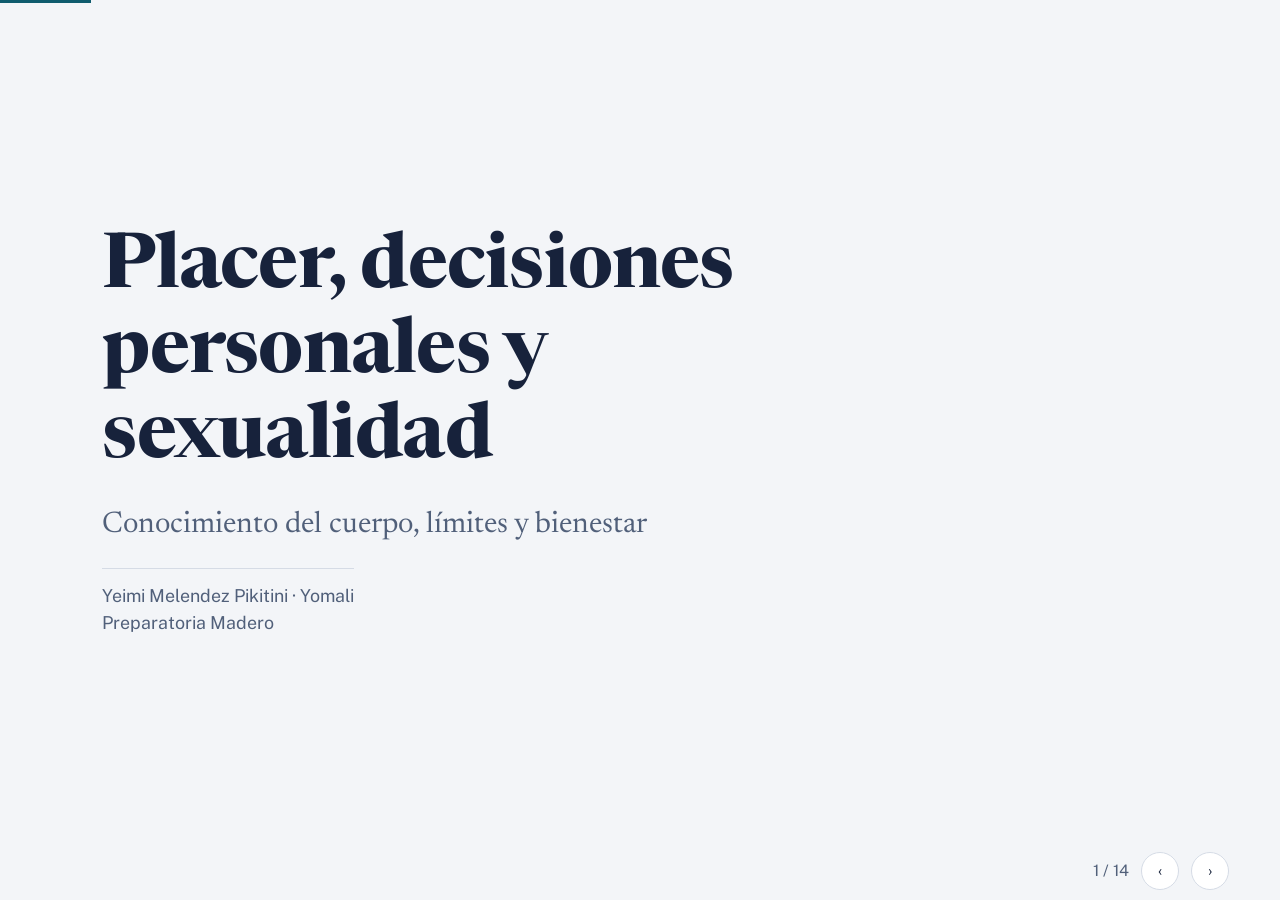
==== commit 3003779d: "Quitar a Gamboa de la presentación y pulir contenido Se mantiene la estructura de 13 secciones. Se a" ====
--- a/GamboaMeCaga/index.html
+++ b/GamboaMeCaga/index.html
@@ -38,6 +38,8 @@
 #nav{position:fixed;left:0;right:0;bottom:0;display:flex;justify-content:flex-end;align-items:center;gap:12px;padding:10px 4vw calc(10px + env(safe-area-inset-bottom,0px));color:var(--mut);font-size:.8em;z-index:5}
 #nav button{background:var(--sf);color:var(--ink);border:1px solid var(--ln);border-radius:50%;width:38px;height:38px;font:inherit;cursor:pointer}
 #nav button:hover{border-color:var(--ac)}
+details{max-width:62ch;color:var(--mut)}summary{cursor:pointer;color:var(--ac);font-weight:600}details p{margin-top:.5em;color:var(--ink)}
+@media print{html,body{height:auto;overflow:visible}.s{position:static;display:flex;min-height:100vh;break-after:page}#nav,#pg{display:none}}
 @media(prefers-reduced-motion:reduce){*{transition:none!important}}
 </style></head><body>
 <div id="pg"></div>
@@ -45,24 +47,25 @@
 <section class="s on">
 <h1>Placer, decisiones personales y sexualidad</h1>
 <p class="sub">Conocimiento del cuerpo, límites y bienestar</p>
-<p class="names">Yeimi Melendez Pikitini · Yomali · Gamboa<br>Preparatoria Madero</p>
+<p class="names">Yeimi Melendez Pikitini · Yomali<br>Preparatoria Madero</p>
 </section>
 
 <section class="s">
 <p class="tag">Pregunta detonadora</p>
 <h2 style="max-width:14ch;font-size:clamp(34px,6vw,80px)">¿Quién decide sobre tu cuerpo?</h2>
+<p class="sub">Piénsalo unos segundos: ¿tú, tu pareja, tus amistades, tu familia, las redes sociales?</p>
 </section>
 
 <section class="s">
 <p class="tag">¿Qué es?</p><h2>Conceptos clave</h2>
 <div class="g">
 <div class="c"><h3>El placer como dimensión del bienestar</h3><p>Parte del bienestar físico, emocional y social; se vive con respeto y sin presión.</p></div>
-<div class="c"><h3>Decisiones personales</h3><p>Elecciones sobre mi cuerpo y mi proyecto de vida.</p></div>
-<div class="c"><h3>Privacidad</h3><p>Mi intimidad no se invade ni se exhibe.</p></div>
-<div class="c"><h3>Autonomía</h3><p>Decidir con información y sin coerción.</p></div>
-<div class="c"><h3>Responsabilidad</h3><p>Cuidar mi salud y la de la otra persona.</p></div>
-<div class="c"><h3>Mitos sociales sobre la sexualidad</h3><p>Creencias sin evidencia que limitan derechos.</p></div>
-<div class="c"><h3>Información confiable</h3><p>Educación basada en evidencia, que protege y permite decidir.</p></div>
+<div class="c"><h3>Decisiones personales</h3><p>Elecciones propias sobre mi cuerpo, mis relaciones y mi proyecto de vida, tomadas a mi ritmo.</p></div>
+<div class="c"><h3>Privacidad</h3><p>Mi intimidad, mis datos y mis imágenes no se invaden, no se exhiben ni se comparten sin permiso.</p></div>
+<div class="c"><h3>Autonomía</h3><p>Capacidad de decidir con información, libertad y sin coerción ni chantaje.</p></div>
+<div class="c"><h3>Responsabilidad</h3><p>Asumir las consecuencias de mis decisiones y cuidar mi salud y la de la otra persona.</p></div>
+<div class="c"><h3>Mitos sociales sobre la sexualidad</h3><p>Creencias sin evidencia que se repiten como verdades y generan culpa, miedo o riesgo.</p></div>
+<div class="c"><h3>Información confiable</h3><p>Fuentes científicas y profesionales de salud, no rumores ni redes: protege y permite decidir.</p></div>
 </div></section>
 
 <section class="s">
@@ -71,29 +74,29 @@
 <svg viewBox="0 0 300 300" role="img" aria-label="Cuatro círculos concéntricos: Yo, Relaciones, Sociedad y Derechos"><g fill-opacity=".1" stroke-width="2"><circle cx="150" cy="150" r="140" fill="var(--ac)" stroke="var(--ac)"/><circle cx="150" cy="150" r="105" fill="var(--pl)" stroke="var(--pl)"/><circle cx="150" cy="150" r="70" fill="var(--ac)" stroke="var(--ac)"/><circle cx="150" cy="150" r="35" fill="var(--pl)" stroke="var(--pl)"/></g><g fill="var(--ink)" font-size="14" text-anchor="middle" font-family="sans-serif"><text x="150" y="28">Derechos</text><text x="150" y="63">Sociedad</text><text x="150" y="98">Relaciones</text><text x="150" y="155">Yo</text></g></svg>
 <p class="q">Lo íntimo también es político.</p></div>
 <div class="g">
-<div class="c"><h3>Vida cotidiana</h3><p>Menos ansiedad ante los cambios, autoimagen sana.</p></div>
-<div class="c"><h3>Relaciones con otras personas</h3><p>Comunicación asertiva y consentimiento entusiasta.</p></div>
-<div class="c"><h3>Sociedad</h3><p>Menos violencia, embarazos no planeados e ITS.</p></div>
-<div class="c"><h3>Derechos</h3><p>Autonomía corporal, privacidad, información.</p></div>
+<div class="c"><h3>Vida cotidiana</h3><p>Menos ansiedad ante los cambios del cuerpo y una autoimagen sana.</p></div>
+<div class="c"><h3>Relaciones con otras personas</h3><p>Comunicación asertiva, límites claros y consentimiento entusiasta.</p></div>
+<div class="c"><h3>Sociedad</h3><p>Menos violencia, embarazos no planeados e infecciones de transmisión sexual (ITS).</p></div>
+<div class="c"><h3>Derechos</h3><p>Derecho a la autonomía corporal, a la privacidad y a recibir información.</p></div>
 </div></section>
 
 <section class="s">
 <p class="tag">¿Qué dice la investigación?</p><h2>Tres estudios</h2>
 <div class="g">
 <div class="c"><h3>UNESCO y otros (2018)</h3><p class="l">¿Qué nos dice?</p><p>La educación integral en sexualidad no adelanta el inicio sexual y mejora el uso de protección.</p><p class="l">¿Por qué es importante?</p><p>Hablar con información no aumenta los riesgos: los reduce.</p></div>
-<div class="c"><h3>Haberland (2015)</h3><p class="l">¿Qué nos dice?</p><p>Los programas que abordan género y poder son unas 5 veces más eficaces.</p><p class="l">¿Por qué es importante?</p><p>Para cuidarse no basta saber: hay que poder decidir sin desigualdad ni presión.</p></div>
+<div class="c"><h3>Haberland (2015)</h3><p class="l">¿Qué nos dice?</p><p>El 80 % de los programas que abordan género y poder redujo embarazos o ITS, frente a solo el 17 % de los que no lo hacen.</p><p class="l">¿Por qué es importante?</p><p>Para cuidarse no basta saber: hay que poder decidir sin desigualdad ni presión.</p></div>
 <div class="c"><h3>UNFPA (2021)</h3><p class="l">¿Qué nos dice?</p><p>Cerca del 45 % de las mujeres en 57 países no decide libremente sobre su salud y su sexualidad.</p><p class="l">¿Por qué es importante?</p><p>La autonomía corporal aún no está garantizada para todas las personas.</p></div>
 </div></section>
 
 <section class="s">
 <p class="tag">Problema o situación social</p><h2>No es un problema de individuos: es un problema de sistema</h2>
 <div class="g">
-<div class="c"><h3>Estereotipo</h3><p>Guiones rígidos de masculinidad y feminidad.</p></div>
-<div class="c"><h3>Discriminación</h3><p>Hostigamiento a la diversidad sexo-genérica.</p></div>
+<div class="c"><h3>Estereotipo</h3><p>Guiones rígidos: «los hombres siempre quieren», «las mujeres deben aguantar».</p></div>
+<div class="c"><h3>Discriminación</h3><p>Burlas, exclusión y hostigamiento hacia la diversidad sexual y de género.</p></div>
 <div class="c"><h3>Presión social</h3><p>«Si me quisieras lo harías», disfrazada de broma, amor o curiosidad.</p></div>
-<div class="c"><h3>Desigualdad</h3><p>Asimetrías de edad, dinero y género.</p></div>
-<div class="c"><h3>Falta de información</h3><p>La pornografía comercial llena el vacío.</p></div>
-<div class="c"><h3>Mitos o creencias</h3><p>El amor exige pruebas; el cuerpo no es propiedad.</p></div>
+<div class="c"><h3>Desigualdad</h3><p>Diferencias de edad, dinero o género que dificultan decir «no».</p></div>
+<div class="c"><h3>Falta de información</h3><p>Cuando no se habla en casa ni en la escuela, la pornografía y los rumores llenan el vacío.</p></div>
+<div class="c"><h3>Mitos o creencias</h3><p>«El amor exige pruebas», «la primera vez tiene que doler», «si no lo haces, eres rara/o».</p></div>
 </div></section>
 
 <section class="s">
@@ -130,10 +133,10 @@
 <section class="s">
 <p class="tag">Importancia para el futuro</p><h2>Una base para el proyecto de vida</h2>
 <div class="g">
-<div class="c"><h3>Hoy, de 15 a 18 años</h3><p>Autoconocimiento.</p></div>
-<div class="c"><h3>Universidad y trabajo</h3><p>Límites claros.</p></div>
-<div class="c"><h3>Pareja y familia</h3><p>Relaciones igualitarias.</p></div>
-<div class="c"><h3>Ciudadanía</h3><p>Participación y derechos.</p></div>
+<div class="c"><h3>Hoy, de 15 a 18 años</h3><p>Autoconocimiento y decisiones informadas.</p></div>
+<div class="c"><h3>Universidad y trabajo</h3><p>Límites claros y entornos libres de acoso.</p></div>
+<div class="c"><h3>Pareja y familia</h3><p>Relaciones igualitarias, sin violencia.</p></div>
+<div class="c"><h3>Ciudadanía</h3><p>Defender los derechos propios y los de los demás.</p></div>
 </div></section>
 
 <section class="s">
@@ -145,7 +148,9 @@
 <button class="c o"><span>B) Decir que no y mantener el límite</span><b>0</b></button>
 <button class="c o"><span>C) Pedir tiempo y hablar con Carlos</span><b>0</b></button>
 <button class="c o"><span>D) Pedir ayuda a un adulto de confianza</span><b>0</b></button>
-</div></section>
+</div>
+<details><summary>Para comentar después de votar</summary><p>B, C y D pueden combinarse: Sofía tiene derecho a decir que no sin dar explicaciones. Pedir una foto «como prueba» es presión, no amor, y compartirla sin consentimiento es violencia digital (Ley Olimpia).</p></details>
+</section>
 
 <section class="s">
 <p class="tag">Conclusión</p><h2>Tres ideas que queremos dejar</h2>
@@ -158,22 +163,23 @@
 <section class="s">
 <p class="tag">Fuentes</p><h2>Fuentes</h2>
 <ul>
-<li>UNESCO et al. (2018). Orientaciones técnicas internacionales sobre educación en sexualidad.</li>
-<li>UNFPA (2021). Estado de la población mundial: Mi cuerpo me pertenece.</li>
-<li>Haberland, N. (2015). International Perspectives on Sexual and Reproductive Health, 41(1).</li>
-<li>OMS (2006). Defining sexual health.</li>
-<li>WAS (2014). Declaración de los Derechos Sexuales.</li>
+<li>UNESCO, ONUSIDA, UNFPA, UNICEF, ONU Mujeres y OMS (2018). <i>Orientaciones técnicas internacionales sobre educación en sexualidad: un enfoque basado en la evidencia</i>. París: UNESCO.</li>
+<li>UNFPA (2021). <i>Estado de la población mundial 2021. Mi cuerpo me pertenece: reclamar el derecho a la autonomía y la autodeterminación</i>. Nueva York: UNFPA.</li>
+<li>Haberland, N. (2015). The case for addressing gender and power in sexuality and HIV education: A comprehensive review of evaluation studies. <i>International Perspectives on Sexual and Reproductive Health, 41</i>(1), 31–42.</li>
+<li>OMS (2006). <i>Defining sexual health: Report of a technical consultation on sexual health</i>. Ginebra: OMS.</li>
+<li>Asociación Mundial para la Salud Sexual (WAS) (2014). <i>Declaración de los Derechos Sexuales</i>.</li>
 <li>Constitución Política de los Estados Unidos Mexicanos, arts. 4 y 16.</li>
+<li>Ley General de Acceso de las Mujeres a una Vida Libre de Violencia (reforma «Ley Olimpia», 2021), México.</li>
 </ul></section>
 
 <div id="nav"><span id="ct"></span><button id="pv" aria-label="Anterior">‹</button><button id="nx" aria-label="Siguiente">›</button></div>
 <script>
 const S=[...document.querySelectorAll('.s')];let i=0;
 function go(n){i=Math.max(0,Math.min(S.length-1,n));S.forEach((e,k)=>e.classList.toggle('on',k==i));S[i].scrollTop=0;
-document.getElementById('ct').textContent=(i+1)+' / '+S.length;document.getElementById('pg').style.width=(i+1)/S.length*100+'%'}
+document.getElementById('ct').textContent=(i+1)+' / '+S.length;document.getElementById('pg').style.width=(i+1)/S.length*100+'%';history.replaceState(null,'','#'+(i+1))}
 document.getElementById('pv').onclick=()=>go(i-1);document.getElementById('nx').onclick=()=>go(i+1);
-addEventListener('keydown',e=>{if(['ArrowRight','PageDown',' '].includes(e.key)){e.preventDefault();go(i+1)}else if(['ArrowLeft','PageUp'].includes(e.key))go(i-1);else if(e.key=='Home')go(0);else if(e.key=='End')go(S.length-1)});
+addEventListener('keydown',e=>{if(e.key==' '&&e.target.closest('button,summary'))return;if(e.key=='f'||e.key=='F'){document.fullscreenElement?document.exitFullscreen():document.documentElement.requestFullscreen?.();return}if(['ArrowRight','PageDown',' '].includes(e.key)){e.preventDefault();go(i+1)}else if(['ArrowLeft','PageUp'].includes(e.key))go(i-1);else if(e.key=='Home')go(0);else if(e.key=='End')go(S.length-1)});
 let x0;addEventListener('touchstart',e=>x0=e.touches[0].clientX);addEventListener('touchend',e=>{const d=e.changedTouches[0].clientX-x0;if(Math.abs(d)>60)go(i+(d<0?1:-1))});
 document.addEventListener('click',e=>{const o=e.target.closest('.o');if(o){const b=o.querySelector('b');b.textContent=+b.textContent+1}});
-go(0);
+go((parseInt(location.hash.slice(1))||1)-1);
 </script></body></html>
